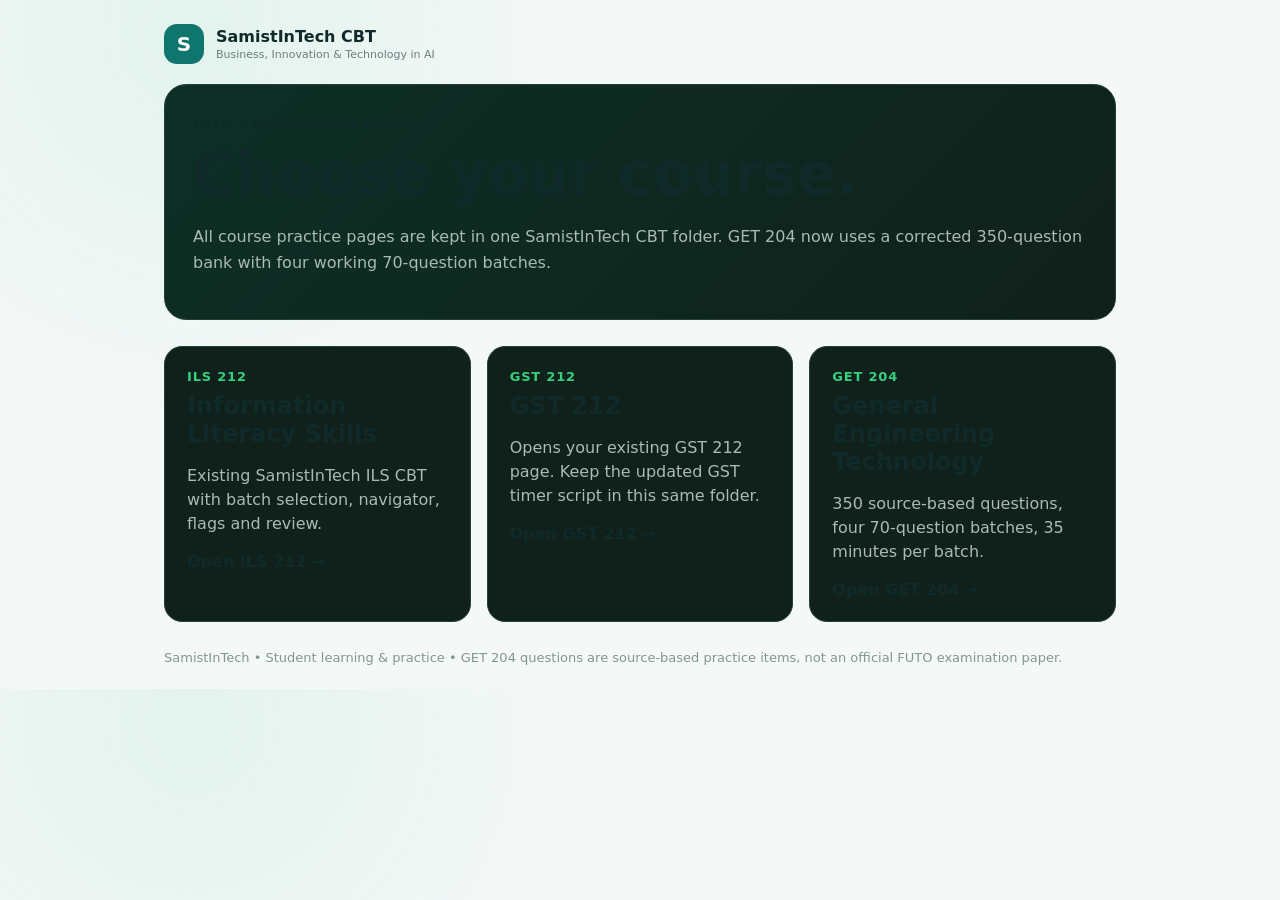
==== index.html @ 2eab34b9 "Added GET204" ====
<!doctype html>
<html lang="en">
<head>
<meta charset="utf-8">
<meta name="viewport" content="width=device-width,initial-scale=1">
<meta name="theme-color" content="#0f766e">
<title>SamistInTech • Multi-Course CBT</title>
<link rel="stylesheet" href="style.css">
<style>
.course-home{max-width:1000px;margin:auto;padding:24px}
.course-hero{margin:20px 0 26px;padding:28px;border-radius:22px;background:linear-gradient(135deg,#0d3026,#10201a);border:1px solid #234137}
.course-hero h1{font-size:clamp(32px,7vw,58px);margin:8px 0}
.course-hero p{color:#a9bbb3;line-height:1.6}
.course-grid{display:grid;grid-template-columns:repeat(3,1fr);gap:16px}
.course-card{display:block;text-decoration:none;color:inherit;background:#10201a;border:1px solid #234137;border-radius:18px;padding:22px;transition:.15s}
.course-card:hover{transform:translateY(-2px);border-color:#35d07f}
.course-card .code{font-size:13px;font-weight:900;color:#35d07f;letter-spacing:.8px}
.course-card h2{margin:8px 0}.course-card p{color:#a9bbb3;line-height:1.5}.course-meta{font-weight:800;margin-top:16px}
.course-card.disabled{opacity:.65}
.home-foot{margin-top:28px;color:#82968e;font-size:13px}
@media(max-width:800px){.course-grid{grid-template-columns:1fr 1fr}}
@media(max-width:520px){.course-grid{grid-template-columns:1fr}.course-home{padding:14px}}
</style>
</head>
<body>
<div class="course-home">
  <div class="brand"><div class="brand-mark">S</div><div><strong>SamistInTech CBT</strong><span>Business, Innovation & Technology in AI</span></div></div>
  <section class="course-hero">
    <span class="eyebrow">FUTO • MULTI-COURSE PRACTICE</span>
    <h1>Choose your course.</h1>
    <p>All course practice pages are kept in one SamistInTech CBT folder. GET 204 now uses a corrected 350-question bank with four working 70-question batches.</p>
  </section>
  <section class="course-grid">
    <a class="course-card" href="ils212.html">
      <div class="code">ILS 212</div><h2>Information Literacy Skills</h2>
      <p>Existing SamistInTech ILS CBT with batch selection, navigator, flags and review.</p>
      <div class="course-meta">Open ILS 212 →</div>
    </a>
    <a class="course-card" href="gst212.html">
      <div class="code">GST 212</div><h2>GST 212</h2>
      <p>Opens your existing GST 212 page. Keep the updated GST timer script in this same folder.</p>
      <div class="course-meta">Open GST 212 →</div>
    </a>
    <a class="course-card" href="get204.html">
      <div class="code">GET 204</div><h2>General Engineering Technology</h2>
      <p>350 source-based questions, four 70-question batches, 35 minutes per batch.</p>
      <div class="course-meta">Open GET 204 →</div>
    </a>
  </section>
  <div class="home-foot">SamistInTech • Student learning & practice • GET 204 questions are source-based practice items, not an official FUTO examination paper.</div>
</div>
</body>
</html>
---- style.css ----
:root{--bg:#f4f8f7;--surface:#fff;--surface2:#edf6f3;--text:#102a2a;--muted:#6b7d7d;--line:#dbe8e5;--primary:#0f766e;--primary2:#115e59;--accent:#f2c94c;--danger:#c2410c;--shadow:0 18px 50px rgba(16,42,42,.08);--radius:20px}*{box-sizing:border-box}body{margin:0;font-family:Inter,system-ui,sans-serif;background:radial-gradient(circle at 15% 5%,#e3f3ee 0,transparent 30%),var(--bg);color:var(--text)}button,input,select{font:inherit}button{cursor:pointer;border:0}.app-shell{min-height:100vh;display:flex;flex-direction:column}.topbar{height:74px;padding:0 clamp(18px,5vw,70px);display:flex;align-items:center;justify-content:space-between;background:rgba(255,255,255,.88);backdrop-filter:blur(14px);border-bottom:1px solid var(--line);position:sticky;top:0;z-index:10}.brand{display:flex;align-items:center;gap:12px}.brand-mark{width:40px;height:40px;border-radius:13px;display:grid;place-items:center;background:var(--primary);color:#fff;font-weight:800;font-size:20px}.brand strong,.brand span{display:block}.brand span{font-size:11px;color:var(--muted);margin-top:2px}.top-actions{display:flex;gap:8px}.icon-btn{width:40px;height:40px;border-radius:12px;background:var(--surface2);color:var(--primary);font-size:18px}.screen{display:none;width:min(1200px,calc(100% - 30px));margin:32px auto 60px}.screen.active{display:block}.hero-card{min-height:310px;border-radius:28px;background:linear-gradient(135deg,#0d5f59,#0f766e);color:#fff;padding:48px;display:flex;justify-content:space-between;overflow:hidden;position:relative;box-shadow:var(--shadow)}.hero-copy{max-width:690px;position:relative;z-index:2}.eyebrow{font-size:11px;letter-spacing:.13em;font-weight:800;opacity:.78}.hero-card h1{font-size:clamp(38px,6vw,64px);line-height:1.03;margin:14px 0}.hero-card h1 em{font-style:normal;color:#c7f1e4}.hero-card p{max-width:600px;line-height:1.7;opacity:.86}.hero-art{width:280px;position:relative}.orb{position:absolute;border:1px solid rgba(255,255,255,.25);border-radius:50%}.orb1{width:250px;height:250px;right:-70px;top:-30px}.orb2{width:150px;height:150px;right:25px;top:45px}.grid-icon{position:absolute;right:80px;top:88px;width:90px;height:90px;border-radius:28px;background:rgba(255,255,255,.13);display:grid;place-items:center;font-size:45px}.setup-grid{display:grid;grid-template-columns:1.35fr .65fr;gap:20px;margin-top:20px}.panel{background:var(--surface);border:1px solid var(--line);border-radius:var(--radius);box-shadow:var(--shadow)}.setup-panel,.guide-panel{padding:28px}.panel-title{display:flex;gap:13px;align-items:flex-start;margin-bottom:24px}.panel-title>span{width:40px;height:40px;border-radius:12px;background:var(--surface2);display:grid;place-items:center}.panel h2{margin:0;font-size:21px}.panel p{color:var(--muted);margin:5px 0 0;font-size:13px}.setup-panel label{display:block;font-size:12px;font-weight:700;color:var(--muted);margin:14px 0}.setup-panel input,.setup-panel select,.panel-heading select{width:100%;padding:14px 15px;margin-top:8px;border:1px solid var(--line);border-radius:12px;background:var(--surface);color:var(--text);outline:none}.setup-panel input:focus,.setup-panel select:focus{border-color:var(--primary)}.two-col{display:grid;grid-template-columns:1fr 1fr;gap:14px}.test-info{display:grid;grid-template-columns:repeat(3,1fr);gap:8px;margin:22px 0}.test-info>div{display:flex;gap:8px;align-items:center;background:var(--surface2);padding:12px;border-radius:14px}.test-info b{font-size:18px}.test-info span{font-size:10px;color:var(--muted);line-height:1.4}.test-info strong{font-size:12px;color:var(--text)}.primary-btn,.secondary-btn,.submit-btn{padding:13px 18px;border-radius:12px;font-weight:800;transition:.18s}.primary-btn{background:var(--primary);color:#fff}.primary-btn:hover{background:var(--primary2);transform:translateY(-1px)}.secondary-btn{background:var(--surface2);color:var(--primary)}.secondary-btn:hover{background:#dcefeb}.submit-btn{background:#183b3a;color:#fff}.full{width:100%;justify-content:center;display:flex;align-items:center;gap:10px}.guide-panel h3{margin-top:0}.guide-panel ol{padding-left:20px;color:var(--muted);font-size:13px;line-height:2}.note{background:#fff8df;border:1px solid #f1df9c;padding:13px;border-radius:12px;font-size:12px;line-height:1.6}.exam-head{padding:18px 22px;display:flex;justify-content:space-between;align-items:center}.exam-head h2{margin:5px 0 0}.exam-meta{display:flex;gap:30px}.exam-meta small,.exam-meta strong{display:block}.exam-meta small{font-size:10px;color:var(--muted)}.exam-meta strong{font-size:13px;margin-top:3px}.timer strong{color:var(--primary);font-variant-numeric:tabular-nums}.progress-wrap{margin:18px 0}.progress-label{display:flex;justify-content:space-between;font-size:11px;color:var(--muted);margin-bottom:7px}.progress{height:7px;background:#dce9e6;border-radius:10px;overflow:hidden}.progress span{display:block;height:100%;width:0;background:var(--primary);transition:.25s}.exam-layout{display:grid;grid-template-columns:1fr 320px;gap:18px}.question-card{padding:30px;min-height:550px}.q-top{display:flex;justify-content:space-between;align-items:center}.q-number{font-size:12px;font-weight:800;color:var(--primary);background:var(--surface2);padding:8px 11px;border-radius:9px}.flag-btn{background:transparent;color:var(--muted);font-weight:700;padding:8px}.flag-btn.active{color:#b45309;background:#fff6df;border-radius:9px}.question-card h1{font-size:clamp(22px,3vw,30px);line-height:1.45;margin:35px 0 26px}.options{display:grid;gap:12px}.option{padding:16px;border:1px solid var(--line);border-radius:14px;background:#fbfdfc;text-align:left;display:flex;gap:12px;align-items:flex-start;transition:.15s}.option:hover{border-color:#9ccbc2;background:var(--surface2)}.option.selected{border:2px solid var(--primary);background:#e9f6f2}.option-letter{min-width:29px;height:29px;border-radius:9px;background:#e7efed;display:grid;place-items:center;font-weight:800;color:var(--primary);font-size:12px}.option.selected .option-letter{background:var(--primary);color:#fff}.nav-row{display:flex;justify-content:space-between;gap:12px;margin-top:32px}.navigator{padding:20px;height:max-content;position:sticky;top:92px}.nav-title{display:flex;justify-content:space-between;align-items:center;margin-bottom:16px}.nav-title h3{margin:0;font-size:15px}.nav-title span{font-size:11px;color:var(--muted)}.question-grid{display:grid;grid-template-columns:repeat(7,1fr);gap:7px;max-height:370px;overflow:auto;padding-right:2px}.q-dot{height:35px;border-radius:9px;background:#f2f6f5;color:var(--muted);font-size:11px;font-weight:800}.q-dot.current{outline:2px solid var(--primary);outline-offset:1px;color:var(--primary)}.q-dot.answered{background:#d9efe9;color:#0f766e}.q-dot.flagged{background:#fff0cf;color:#9a6500}.legend{display:grid;gap:8px;margin:18px 0;font-size:10px;color:var(--muted)}.dot{width:9px;height:9px;border-radius:50%;display:inline-block;background:#d9e2e0;margin-right:5px}.dot.answered{background:#0f766e}.dot.flagged{background:#d69e2e}.result-hero{padding:30px;display:flex;align-items:center;gap:20px}.result-badge{width:65px;height:65px;border-radius:22px;background:#dff3ed;color:var(--primary);display:grid;place-items:center;font-size:30px;font-weight:800}.result-hero h1{margin:5px 0;font-size:30px}.score-ring{margin-left:auto;width:105px;height:105px;border-radius:50%;background:conic-gradient(var(--primary) 0%,#dfeae7 0);display:grid;place-items:center;align-content:center}.score-ring strong{font-size:23px}.score-ring span{font-size:10px;color:var(--muted)}.stats-grid{display:grid;grid-template-columns:repeat(4,1fr);gap:14px;margin:16px 0}.stat{padding:20px}.stat span{font-size:11px;color:var(--muted)}.stat strong{display:block;font-size:28px;margin-top:7px}.result-layout{display:grid;grid-template-columns:1fr 300px;gap:16px}.review-panel,.result-side{padding:22px}.panel-heading{display:flex;justify-content:space-between;align-items:center;gap:15px;margin-bottom:14px}.panel-heading h2{margin:0}.panel-heading select{width:auto;margin:0}.review-item{padding:17px 0;border-top:1px solid var(--line)}.review-item h4{margin:0 0 9px;line-height:1.5}.review-answer{font-size:12px;padding:10px 12px;border-radius:10px;margin-top:7px}.review-answer.correct{background:#e5f5ef;color:#0f766e}.review-answer.wrong{background:#fff0ea;color:#b44318}.review-answer.empty{background:#f3f5f5;color:#6b7d7d}.big-score{text-align:center;padding:25px 0}.big-score span{font-size:38px;font-weight:800;display:block}.big-score small{color:var(--muted)}.performance-bar{height:10px;background:#e1e9e7;border-radius:10px;overflow:hidden}.performance-bar span{display:block;height:100%;width:0;background:var(--primary)}.result-side p{font-size:12px;color:var(--muted);line-height:1.6}footer{margin-top:auto;padding:24px clamp(18px,5vw,70px);border-top:1px solid var(--line);background:#eaf2f0;display:flex;justify-content:space-between;gap:15px;font-size:11px;color:var(--muted)}footer strong{color:var(--text);display:block}footer span{display:block;margin-top:3px}body.dark{--bg:#0c1717;--surface:#132222;--surface2:#1a3030;--text:#e7f2ef;--muted:#9bb0ac;--line:#28403e;--shadow:0 18px 50px rgba(0,0,0,.22)}body.dark .topbar{background:rgba(13,25,25,.9)}body.dark .option{background:#142525}body.dark footer{background:#10201f}@media(max-width:850px){.hero-card{padding:32px;min-height:280px}.hero-art{display:none}.setup-grid,.exam-layout,.result-layout{grid-template-columns:1fr}.navigator{position:static}.stats-grid{grid-template-columns:repeat(2,1fr)}.result-hero{flex-wrap:wrap}.score-ring{margin-left:0}.exam-meta{gap:12px}.question-grid{max-height:none}.screen{margin-top:20px}}@media(max-width:560px){.topbar{height:64px}.brand span{display:none}.hero-card h1{font-size:40px}.hero-card{padding:25px}.setup-panel,.guide-panel,.question-card,.navigator,.review-panel,.result-side{padding:18px}.two-col,.test-info{grid-template-columns:1fr}.exam-head{align-items:flex-start;gap:12px}.exam-meta{flex-direction:column;gap:7px;text-align:right}.question-card h1{margin:25px 0 20px;font-size:21px}footer{flex-direction:column}}
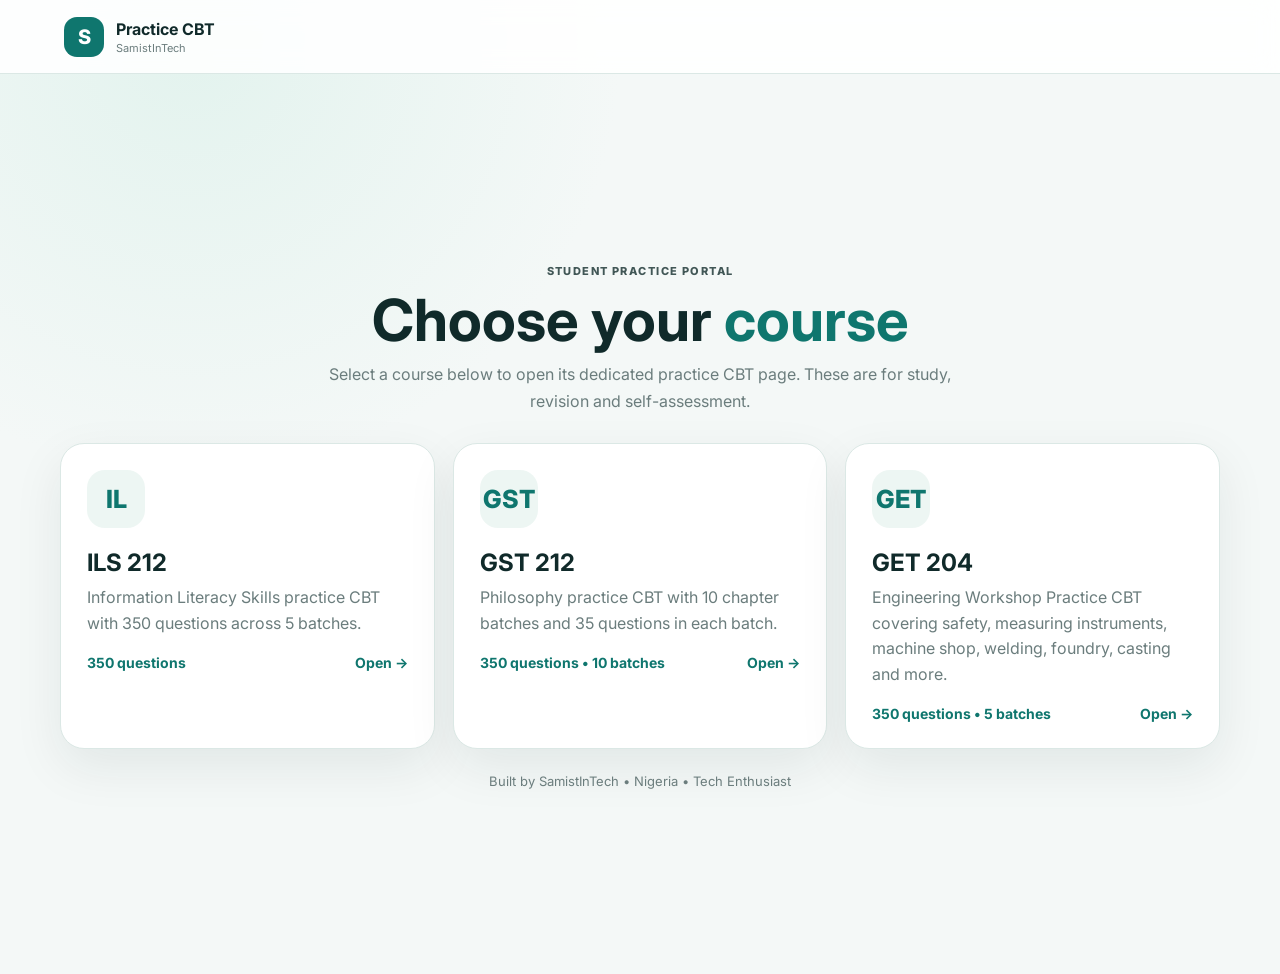
==== commit d7807257: "Updated GET204" ====
--- a/index.html
+++ b/index.html
@@ -1,53 +1,156 @@
 <!doctype html>
 <html lang="en">
 <head>
-<meta charset="utf-8">
-<meta name="viewport" content="width=device-width,initial-scale=1">
-<meta name="theme-color" content="#0f766e">
-<title>SamistInTech • Multi-Course CBT</title>
-<link rel="stylesheet" href="style.css">
-<style>
-.course-home{max-width:1000px;margin:auto;padding:24px}
-.course-hero{margin:20px 0 26px;padding:28px;border-radius:22px;background:linear-gradient(135deg,#0d3026,#10201a);border:1px solid #234137}
-.course-hero h1{font-size:clamp(32px,7vw,58px);margin:8px 0}
-.course-hero p{color:#a9bbb3;line-height:1.6}
-.course-grid{display:grid;grid-template-columns:repeat(3,1fr);gap:16px}
-.course-card{display:block;text-decoration:none;color:inherit;background:#10201a;border:1px solid #234137;border-radius:18px;padding:22px;transition:.15s}
-.course-card:hover{transform:translateY(-2px);border-color:#35d07f}
-.course-card .code{font-size:13px;font-weight:900;color:#35d07f;letter-spacing:.8px}
-.course-card h2{margin:8px 0}.course-card p{color:#a9bbb3;line-height:1.5}.course-meta{font-weight:800;margin-top:16px}
-.course-card.disabled{opacity:.65}
-.home-foot{margin-top:28px;color:#82968e;font-size:13px}
-@media(max-width:800px){.course-grid{grid-template-columns:1fr 1fr}}
-@media(max-width:520px){.course-grid{grid-template-columns:1fr}.course-home{padding:14px}}
-</style>
+  <meta charset="utf-8">
+  <meta name="viewport" content="width=device-width,initial-scale=1">
+  <meta name="theme-color" content="#0f766e">
+  <title>Practice CBT Courses — SamistInTech</title>
+  <link rel="preconnect" href="https://fonts.googleapis.com">
+  <link rel="preconnect" href="https://fonts.gstatic.com" crossorigin>
+  <link href="https://fonts.googleapis.com/css2?family=Inter:wght@400;500;600;700;800&display=swap" rel="stylesheet">
+  <link rel="stylesheet" href="style.css">
+  <style>
+    .course-page {
+      min-height:100svh;
+      display:grid;
+      place-items:center;
+      padding:32px 18px;
+    }
+    .course-wrap {
+      width:min(1160px,100%);
+    }
+    .course-hero {
+      text-align:center;
+      margin-bottom:28px;
+    }
+    .course-hero .eyebrow {
+      display:inline-block;
+      margin-bottom:12px;
+    }
+    .course-hero h1 {
+      margin:0 0 10px;
+      font-size:clamp(32px,6vw,58px);
+      line-height:1.05;
+    }
+    .course-hero h1 em {
+      color:var(--primary);
+      font-style:normal;
+    }
+    .course-hero p {
+      margin:0 auto;
+      max-width:650px;
+      color:var(--muted);
+      line-height:1.7;
+    }
+    .course-grid {
+      display:grid;
+      grid-template-columns:repeat(3,minmax(0,1fr));
+      gap:18px;
+    }
+    .course-card {
+      display:block;
+      text-decoration:none;
+      color:inherit;
+      background:var(--surface);
+      border:1px solid var(--line);
+      border-radius:24px;
+      padding:26px;
+      box-shadow:var(--shadow);
+      transition:transform .25s ease,box-shadow .25s ease,border-color .25s ease;
+    }
+    .course-card:hover {
+      transform:translateY(-5px);
+      box-shadow:0 22px 55px rgba(16,42,42,.13);
+      border-color:var(--primary);
+    }
+    .course-icon {
+      width:58px;
+      height:58px;
+      display:grid;
+      place-items:center;
+      border-radius:18px;
+      background:var(--surface2);
+      color:var(--primary);
+      font-size:25px;
+      font-weight:800;
+      margin-bottom:20px;
+    }
+    .course-card h2 {
+      margin:0 0 8px;
+      font-size:24px;
+    }
+    .course-card p {
+      color:var(--muted);
+      line-height:1.6;
+      margin:0 0 18px;
+    }
+    .course-meta {
+      display:flex;
+      justify-content:space-between;
+      gap:10px;
+      color:var(--primary);
+      font-weight:700;
+      font-size:14px;
+    }
+    .course-footer {
+      text-align:center;
+      margin-top:24px;
+      color:var(--muted);
+      font-size:13px;
+    }
+    @media(max-width:900px) {
+      .course-grid {
+        grid-template-columns:repeat(2,minmax(0,1fr));
+      }
+    }
+    @media(max-width:640px) {
+      .course-grid {
+        grid-template-columns:1fr;
+      }
+    }
+  </style>
 </head>
 <body>
-<div class="course-home">
-  <div class="brand"><div class="brand-mark">S</div><div><strong>SamistInTech CBT</strong><span>Business, Innovation & Technology in AI</span></div></div>
-  <section class="course-hero">
-    <span class="eyebrow">FUTO • MULTI-COURSE PRACTICE</span>
-    <h1>Choose your course.</h1>
-    <p>All course practice pages are kept in one SamistInTech CBT folder. GET 204 now uses a corrected 350-question bank with four working 70-question batches.</p>
-  </section>
-  <section class="course-grid">
-    <a class="course-card" href="ils212.html">
-      <div class="code">ILS 212</div><h2>Information Literacy Skills</h2>
-      <p>Existing SamistInTech ILS CBT with batch selection, navigator, flags and review.</p>
-      <div class="course-meta">Open ILS 212 →</div>
-    </a>
-    <a class="course-card" href="gst212.html">
-      <div class="code">GST 212</div><h2>GST 212</h2>
-      <p>Opens your existing GST 212 page. Keep the updated GST timer script in this same folder.</p>
-      <div class="course-meta">Open GST 212 →</div>
-    </a>
-    <a class="course-card" href="get204.html">
-      <div class="code">GET 204</div><h2>General Engineering Technology</h2>
-      <p>350 source-based questions, four 70-question batches, 35 minutes per batch.</p>
-      <div class="course-meta">Open GET 204 →</div>
-    </a>
-  </section>
-  <div class="home-foot">SamistInTech • Student learning & practice • GET 204 questions are source-based practice items, not an official FUTO examination paper.</div>
-</div>
+  <div class="app-shell">
+    <header class="topbar">
+      <div class="brand">
+        <div class="brand-mark">S</div>
+        <div>
+          <strong>Practice CBT</strong>
+          <span>SamistInTech</span>
+        </div>
+      </div>
+    </header>
+    <main class="course-page">
+      <div class="course-wrap">
+        <div class="course-hero">
+          <span class="eyebrow">STUDENT PRACTICE PORTAL</span>
+          <h1>Choose your <em>course</em></h1>
+          <p>Select a course below to open its dedicated practice CBT page. These are for study, revision and self-assessment.</p>
+        </div>
+        <div class="course-grid">
+          <a class="course-card" href="ils212.html">
+            <div class="course-icon">IL</div>
+            <h2>ILS 212</h2>
+            <p>Information Literacy Skills practice CBT with 350 questions across 5 batches.</p>
+            <div class="course-meta"><span>350 questions</span><span>Open →</span></div>
+          </a>
+          <a class="course-card" href="gst212.html">
+            <div class="course-icon">GST</div>
+            <h2>GST 212</h2>
+            <p>Philosophy practice CBT with 10 chapter batches and 35 questions in each batch.</p>
+            <div class="course-meta"><span>350 questions • 10 batches</span><span>Open →</span></div>
+          </a>
+          <a class="course-card" href="get204.html">
+            <div class="course-icon">GET</div>
+            <h2>GET 204</h2>
+            <p>Engineering Workshop Practice CBT covering safety, measuring instruments, machine shop, welding, foundry, casting and more.</p>
+            <div class="course-meta"><span>350 questions • 5 batches</span><span>Open →</span></div>
+          </a>
+        </div>
+        <div class="course-footer">Built by SamistInTech • Nigeria • Tech Enthusiast</div>
+      </div>
+    </main>
+  </div>
 </body>
-</html>+</html>
--- a/style.css
+++ b/style.css
@@ -1 +1,1243 @@
-:root{--bg:#f4f8f7;--surface:#fff;--surface2:#edf6f3;--text:#102a2a;--muted:#6b7d7d;--line:#dbe8e5;--primary:#0f766e;--primary2:#115e59;--accent:#f2c94c;--danger:#c2410c;--shadow:0 18px 50px rgba(16,42,42,.08);--radius:20px}*{box-sizing:border-box}body{margin:0;font-family:Inter,system-ui,sans-serif;background:radial-gradient(circle at 15% 5%,#e3f3ee 0,transparent 30%),var(--bg);color:var(--text)}button,input,select{font:inherit}button{cursor:pointer;border:0}.app-shell{min-height:100vh;display:flex;flex-direction:column}.topbar{height:74px;padding:0 clamp(18px,5vw,70px);display:flex;align-items:center;justify-content:space-between;background:rgba(255,255,255,.88);backdrop-filter:blur(14px);border-bottom:1px solid var(--line);position:sticky;top:0;z-index:10}.brand{display:flex;align-items:center;gap:12px}.brand-mark{width:40px;height:40px;border-radius:13px;display:grid;place-items:center;background:var(--primary);color:#fff;font-weight:800;font-size:20px}.brand strong,.brand span{display:block}.brand span{font-size:11px;color:var(--muted);margin-top:2px}.top-actions{display:flex;gap:8px}.icon-btn{width:40px;height:40px;border-radius:12px;background:var(--surface2);color:var(--primary);font-size:18px}.screen{display:none;width:min(1200px,calc(100% - 30px));margin:32px auto 60px}.screen.active{display:block}.hero-card{min-height:310px;border-radius:28px;background:linear-gradient(135deg,#0d5f59,#0f766e);color:#fff;padding:48px;display:flex;justify-content:space-between;overflow:hidden;position:relative;box-shadow:var(--shadow)}.hero-copy{max-width:690px;position:relative;z-index:2}.eyebrow{font-size:11px;letter-spacing:.13em;font-weight:800;opacity:.78}.hero-card h1{font-size:clamp(38px,6vw,64px);line-height:1.03;margin:14px 0}.hero-card h1 em{font-style:normal;color:#c7f1e4}.hero-card p{max-width:600px;line-height:1.7;opacity:.86}.hero-art{width:280px;position:relative}.orb{position:absolute;border:1px solid rgba(255,255,255,.25);border-radius:50%}.orb1{width:250px;height:250px;right:-70px;top:-30px}.orb2{width:150px;height:150px;right:25px;top:45px}.grid-icon{position:absolute;right:80px;top:88px;width:90px;height:90px;border-radius:28px;background:rgba(255,255,255,.13);display:grid;place-items:center;font-size:45px}.setup-grid{display:grid;grid-template-columns:1.35fr .65fr;gap:20px;margin-top:20px}.panel{background:var(--surface);border:1px solid var(--line);border-radius:var(--radius);box-shadow:var(--shadow)}.setup-panel,.guide-panel{padding:28px}.panel-title{display:flex;gap:13px;align-items:flex-start;margin-bottom:24px}.panel-title>span{width:40px;height:40px;border-radius:12px;background:var(--surface2);display:grid;place-items:center}.panel h2{margin:0;font-size:21px}.panel p{color:var(--muted);margin:5px 0 0;font-size:13px}.setup-panel label{display:block;font-size:12px;font-weight:700;color:var(--muted);margin:14px 0}.setup-panel input,.setup-panel select,.panel-heading select{width:100%;padding:14px 15px;margin-top:8px;border:1px solid var(--line);border-radius:12px;background:var(--surface);color:var(--text);outline:none}.setup-panel input:focus,.setup-panel select:focus{border-color:var(--primary)}.two-col{display:grid;grid-template-columns:1fr 1fr;gap:14px}.test-info{display:grid;grid-template-columns:repeat(3,1fr);gap:8px;margin:22px 0}.test-info>div{display:flex;gap:8px;align-items:center;background:var(--surface2);padding:12px;border-radius:14px}.test-info b{font-size:18px}.test-info span{font-size:10px;color:var(--muted);line-height:1.4}.test-info strong{font-size:12px;color:var(--text)}.primary-btn,.secondary-btn,.submit-btn{padding:13px 18px;border-radius:12px;font-weight:800;transition:.18s}.primary-btn{background:var(--primary);color:#fff}.primary-btn:hover{background:var(--primary2);transform:translateY(-1px)}.secondary-btn{background:var(--surface2);color:var(--primary)}.secondary-btn:hover{background:#dcefeb}.submit-btn{background:#183b3a;color:#fff}.full{width:100%;justify-content:center;display:flex;align-items:center;gap:10px}.guide-panel h3{margin-top:0}.guide-panel ol{padding-left:20px;color:var(--muted);font-size:13px;line-height:2}.note{background:#fff8df;border:1px solid #f1df9c;padding:13px;border-radius:12px;font-size:12px;line-height:1.6}.exam-head{padding:18px 22px;display:flex;justify-content:space-between;align-items:center}.exam-head h2{margin:5px 0 0}.exam-meta{display:flex;gap:30px}.exam-meta small,.exam-meta strong{display:block}.exam-meta small{font-size:10px;color:var(--muted)}.exam-meta strong{font-size:13px;margin-top:3px}.timer strong{color:var(--primary);font-variant-numeric:tabular-nums}.progress-wrap{margin:18px 0}.progress-label{display:flex;justify-content:space-between;font-size:11px;color:var(--muted);margin-bottom:7px}.progress{height:7px;background:#dce9e6;border-radius:10px;overflow:hidden}.progress span{display:block;height:100%;width:0;background:var(--primary);transition:.25s}.exam-layout{display:grid;grid-template-columns:1fr 320px;gap:18px}.question-card{padding:30px;min-height:550px}.q-top{display:flex;justify-content:space-between;align-items:center}.q-number{font-size:12px;font-weight:800;color:var(--primary);background:var(--surface2);padding:8px 11px;border-radius:9px}.flag-btn{background:transparent;color:var(--muted);font-weight:700;padding:8px}.flag-btn.active{color:#b45309;background:#fff6df;border-radius:9px}.question-card h1{font-size:clamp(22px,3vw,30px);line-height:1.45;margin:35px 0 26px}.options{display:grid;gap:12px}.option{padding:16px;border:1px solid var(--line);border-radius:14px;background:#fbfdfc;text-align:left;display:flex;gap:12px;align-items:flex-start;transition:.15s}.option:hover{border-color:#9ccbc2;background:var(--surface2)}.option.selected{border:2px solid var(--primary);background:#e9f6f2}.option-letter{min-width:29px;height:29px;border-radius:9px;background:#e7efed;display:grid;place-items:center;font-weight:800;color:var(--primary);font-size:12px}.option.selected .option-letter{background:var(--primary);color:#fff}.nav-row{display:flex;justify-content:space-between;gap:12px;margin-top:32px}.navigator{padding:20px;height:max-content;position:sticky;top:92px}.nav-title{display:flex;justify-content:space-between;align-items:center;margin-bottom:16px}.nav-title h3{margin:0;font-size:15px}.nav-title span{font-size:11px;color:var(--muted)}.question-grid{display:grid;grid-template-columns:repeat(7,1fr);gap:7px;max-height:370px;overflow:auto;padding-right:2px}.q-dot{height:35px;border-radius:9px;background:#f2f6f5;color:var(--muted);font-size:11px;font-weight:800}.q-dot.current{outline:2px solid var(--primary);outline-offset:1px;color:var(--primary)}.q-dot.answered{background:#d9efe9;color:#0f766e}.q-dot.flagged{background:#fff0cf;color:#9a6500}.legend{display:grid;gap:8px;margin:18px 0;font-size:10px;color:var(--muted)}.dot{width:9px;height:9px;border-radius:50%;display:inline-block;background:#d9e2e0;margin-right:5px}.dot.answered{background:#0f766e}.dot.flagged{background:#d69e2e}.result-hero{padding:30px;display:flex;align-items:center;gap:20px}.result-badge{width:65px;height:65px;border-radius:22px;background:#dff3ed;color:var(--primary);display:grid;place-items:center;font-size:30px;font-weight:800}.result-hero h1{margin:5px 0;font-size:30px}.score-ring{margin-left:auto;width:105px;height:105px;border-radius:50%;background:conic-gradient(var(--primary) 0%,#dfeae7 0);display:grid;place-items:center;align-content:center}.score-ring strong{font-size:23px}.score-ring span{font-size:10px;color:var(--muted)}.stats-grid{display:grid;grid-template-columns:repeat(4,1fr);gap:14px;margin:16px 0}.stat{padding:20px}.stat span{font-size:11px;color:var(--muted)}.stat strong{display:block;font-size:28px;margin-top:7px}.result-layout{display:grid;grid-template-columns:1fr 300px;gap:16px}.review-panel,.result-side{padding:22px}.panel-heading{display:flex;justify-content:space-between;align-items:center;gap:15px;margin-bottom:14px}.panel-heading h2{margin:0}.panel-heading select{width:auto;margin:0}.review-item{padding:17px 0;border-top:1px solid var(--line)}.review-item h4{margin:0 0 9px;line-height:1.5}.review-answer{font-size:12px;padding:10px 12px;border-radius:10px;margin-top:7px}.review-answer.correct{background:#e5f5ef;color:#0f766e}.review-answer.wrong{background:#fff0ea;color:#b44318}.review-answer.empty{background:#f3f5f5;color:#6b7d7d}.big-score{text-align:center;padding:25px 0}.big-score span{font-size:38px;font-weight:800;display:block}.big-score small{color:var(--muted)}.performance-bar{height:10px;background:#e1e9e7;border-radius:10px;overflow:hidden}.performance-bar span{display:block;height:100%;width:0;background:var(--primary)}.result-side p{font-size:12px;color:var(--muted);line-height:1.6}footer{margin-top:auto;padding:24px clamp(18px,5vw,70px);border-top:1px solid var(--line);background:#eaf2f0;display:flex;justify-content:space-between;gap:15px;font-size:11px;color:var(--muted)}footer strong{color:var(--text);display:block}footer span{display:block;margin-top:3px}body.dark{--bg:#0c1717;--surface:#132222;--surface2:#1a3030;--text:#e7f2ef;--muted:#9bb0ac;--line:#28403e;--shadow:0 18px 50px rgba(0,0,0,.22)}body.dark .topbar{background:rgba(13,25,25,.9)}body.dark .option{background:#142525}body.dark footer{background:#10201f}@media(max-width:850px){.hero-card{padding:32px;min-height:280px}.hero-art{display:none}.setup-grid,.exam-layout,.result-layout{grid-template-columns:1fr}.navigator{position:static}.stats-grid{grid-template-columns:repeat(2,1fr)}.result-hero{flex-wrap:wrap}.score-ring{margin-left:0}.exam-meta{gap:12px}.question-grid{max-height:none}.screen{margin-top:20px}}@media(max-width:560px){.topbar{height:64px}.brand span{display:none}.hero-card h1{font-size:40px}.hero-card{padding:25px}.setup-panel,.guide-panel,.question-card,.navigator,.review-panel,.result-side{padding:18px}.two-col,.test-info{grid-template-columns:1fr}.exam-head{align-items:flex-start;gap:12px}.exam-meta{flex-direction:column;gap:7px;text-align:right}.question-card h1{margin:25px 0 20px;font-size:21px}footer{flex-direction:column}}
+:root {
+  --bg:#f4f8f7;
+  --surface:#fff;
+  --surface2:#edf6f3;
+  --text:#102a2a;
+  --muted:#6b7d7d;
+  --line:#dbe8e5;
+  --primary:#0f766e;
+  --primary2:#115e59;
+  --accent:#f2c94c;
+  --danger:#c2410c;
+  --shadow:0 18px 50px rgba(16,42,42,.08);
+  --radius:20px
+}
+* {
+  box-sizing:border-box
+}
+body {
+  margin:0;
+  font-family:Inter,system-ui,sans-serif;
+  background:radial-gradient(circle at 15% 5%,#e3f3ee 0,transparent 30%),var(--bg);
+  color:var(--text)
+}
+button,input,select {
+  font:inherit
+}
+button {
+  cursor:pointer;
+  border:0
+}
+.app-shell {
+  min-height:100vh;
+  display:flex;
+  flex-direction:column
+}
+.topbar {
+  height:74px;
+  padding:0 clamp(18px,5vw,70px);
+  display:flex;
+  align-items:center;
+  justify-content:space-between;
+  background:rgba(255,255,255,.88);
+  backdrop-filter:blur(14px);
+  border-bottom:1px solid var(--line);
+  position:sticky;
+  top:0;
+  z-index:10
+}
+.brand {
+  display:flex;
+  align-items:center;
+  gap:12px
+}
+.brand-mark {
+  width:40px;
+  height:40px;
+  border-radius:13px;
+  display:grid;
+  place-items:center;
+  background:var(--primary);
+  color:#fff;
+  font-weight:800;
+  font-size:20px
+}
+.brand strong,.brand span {
+  display:block
+}
+.brand span {
+  font-size:11px;
+  color:var(--muted);
+  margin-top:2px
+}
+.top-actions {
+  display:flex;
+  gap:8px
+}
+.icon-btn {
+  width:40px;
+  height:40px;
+  border-radius:12px;
+  background:var(--surface2);
+  color:var(--primary);
+  font-size:18px
+}
+.screen {
+  display:none;
+  width:min(1200px,calc(100% - 30px));
+  margin:32px auto 60px
+}
+.screen.active {
+  display:block
+}
+.hero-card {
+  min-height:310px;
+  border-radius:28px;
+  background:linear-gradient(135deg,#0d5f59,#0f766e);
+  color:#fff;
+  padding:48px;
+  display:flex;
+  justify-content:space-between;
+  overflow:hidden;
+  position:relative;
+  box-shadow:var(--shadow)
+}
+.hero-copy {
+  max-width:690px;
+  position:relative;
+  z-index:2
+}
+.eyebrow {
+  font-size:11px;
+  letter-spacing:.13em;
+  font-weight:800;
+  opacity:.78
+}
+.hero-card h1 {
+  font-size:clamp(38px,6vw,64px);
+  line-height:1.03;
+  margin:14px 0
+}
+.hero-card h1 em {
+  font-style:normal;
+  color:#c7f1e4
+}
+.hero-card p {
+  max-width:600px;
+  line-height:1.7;
+  opacity:.86
+}
+.hero-art {
+  width:280px;
+  position:relative
+}
+.orb {
+  position:absolute;
+  border:1px solid rgba(255,255,255,.25);
+  border-radius:50%
+}
+.orb1 {
+  width:250px;
+  height:250px;
+  right:-70px;
+  top:-30px
+}
+.orb2 {
+  width:150px;
+  height:150px;
+  right:25px;
+  top:45px
+}
+.grid-icon {
+  position:absolute;
+  right:80px;
+  top:88px;
+  width:90px;
+  height:90px;
+  border-radius:28px;
+  background:rgba(255,255,255,.13);
+  display:grid;
+  place-items:center;
+  font-size:45px
+}
+.setup-grid {
+  display:grid;
+  grid-template-columns:1.35fr .65fr;
+  gap:20px;
+  margin-top:20px
+}
+.panel {
+  background:var(--surface);
+  border:1px solid var(--line);
+  border-radius:var(--radius);
+  box-shadow:var(--shadow)
+}
+.setup-panel,.guide-panel {
+  padding:28px
+}
+.panel-title {
+  display:flex;
+  gap:13px;
+  align-items:flex-start;
+  margin-bottom:24px
+}
+.panel-title>span {
+  width:40px;
+  height:40px;
+  border-radius:12px;
+  background:var(--surface2);
+  display:grid;
+  place-items:center
+}
+.panel h2 {
+  margin:0;
+  font-size:21px
+}
+.panel p {
+  color:var(--muted);
+  margin:5px 0 0;
+  font-size:13px
+}
+.setup-panel label {
+  display:block;
+  font-size:12px;
+  font-weight:700;
+  color:var(--muted);
+  margin:14px 0
+}
+.setup-panel input,.setup-panel select,.panel-heading select {
+  width:100%;
+  padding:14px 15px;
+  margin-top:8px;
+  border:1px solid var(--line);
+  border-radius:12px;
+  background:var(--surface);
+  color:var(--text);
+  outline:none
+}
+.setup-panel input:focus,.setup-panel select:focus {
+  border-color:var(--primary)
+}
+.two-col {
+  display:grid;
+  grid-template-columns:1fr 1fr;
+  gap:14px
+}
+.test-info {
+  display:grid;
+  grid-template-columns:repeat(3,1fr);
+  gap:8px;
+  margin:22px 0
+}
+.test-info>div {
+  display:flex;
+  gap:8px;
+  align-items:center;
+  background:var(--surface2);
+  padding:12px;
+  border-radius:14px
+}
+.test-info b {
+  font-size:18px
+}
+.test-info span {
+  font-size:10px;
+  color:var(--muted);
+  line-height:1.4
+}
+.test-info strong {
+  font-size:12px;
+  color:var(--text)
+}
+.primary-btn,.secondary-btn,.submit-btn {
+  padding:13px 18px;
+  border-radius:12px;
+  font-weight:800;
+  transition:.18s
+}
+.primary-btn {
+  background:var(--primary);
+  color:#fff
+}
+.primary-btn:hover {
+  background:var(--primary2);
+  transform:translateY(-1px)
+}
+.secondary-btn {
+  background:var(--surface2);
+  color:var(--primary)
+}
+.secondary-btn:hover {
+  background:#dcefeb
+}
+.submit-btn {
+  background:#183b3a;
+  color:#fff
+}
+.full {
+  width:100%;
+  justify-content:center;
+  display:flex;
+  align-items:center;
+  gap:10px
+}
+.guide-panel h3 {
+  margin-top:0
+}
+.guide-panel ol {
+  padding-left:20px;
+  color:var(--muted);
+  font-size:13px;
+  line-height:2
+}
+.note {
+  background:#fff8df;
+  border:1px solid #f1df9c;
+  padding:13px;
+  border-radius:12px;
+  font-size:12px;
+  line-height:1.6
+}
+.exam-head {
+  padding:18px 22px;
+  display:flex;
+  justify-content:space-between;
+  align-items:center
+}
+.exam-head h2 {
+  margin:5px 0 0
+}
+.exam-meta {
+  display:flex;
+  gap:30px
+}
+.exam-meta small,.exam-meta strong {
+  display:block
+}
+.exam-meta small {
+  font-size:10px;
+  color:var(--muted)
+}
+.exam-meta strong {
+  font-size:13px;
+  margin-top:3px
+}
+.timer strong {
+  color:var(--primary);
+  font-variant-numeric:tabular-nums
+}
+.progress-wrap {
+  margin:18px 0
+}
+.progress-label {
+  display:flex;
+  justify-content:space-between;
+  font-size:11px;
+  color:var(--muted);
+  margin-bottom:7px
+}
+.progress {
+  height:7px;
+  background:#dce9e6;
+  border-radius:10px;
+  overflow:hidden
+}
+.progress span {
+  display:block;
+  height:100%;
+  width:0;
+  background:var(--primary);
+  transition:.25s
+}
+.exam-layout {
+  display:grid;
+  grid-template-columns:1fr 320px;
+  gap:18px
+}
+.question-card {
+  padding:30px;
+  min-height:550px
+}
+.q-top {
+  display:flex;
+  justify-content:space-between;
+  align-items:center
+}
+.q-number {
+  font-size:12px;
+  font-weight:800;
+  color:var(--primary);
+  background:var(--surface2);
+  padding:8px 11px;
+  border-radius:9px
+}
+.flag-btn {
+  background:transparent;
+  color:var(--muted);
+  font-weight:700;
+  padding:8px
+}
+.flag-btn.active {
+  color:#b45309;
+  background:#fff6df;
+  border-radius:9px
+}
+.question-card h1 {
+  font-size:clamp(22px,3vw,30px);
+  line-height:1.45;
+  margin:35px 0 26px
+}
+.options {
+  display:grid;
+  gap:12px
+}
+.option {
+  padding:16px;
+  border:1px solid var(--line);
+  border-radius:14px;
+  background:#fbfdfc;
+  text-align:left;
+  display:flex;
+  gap:12px;
+  align-items:flex-start;
+  transition:.15s
+}
+.option:hover {
+  border-color:#9ccbc2;
+  background:var(--surface2)
+}
+.option.selected {
+  border:2px solid var(--primary);
+  background:#e9f6f2
+}
+.option-letter {
+  min-width:29px;
+  height:29px;
+  border-radius:9px;
+  background:#e7efed;
+  display:grid;
+  place-items:center;
+  font-weight:800;
+  color:var(--primary);
+  font-size:12px
+}
+.option.selected .option-letter {
+  background:var(--primary);
+  color:#fff
+}
+.nav-row {
+  display:flex;
+  justify-content:space-between;
+  gap:12px;
+  margin-top:32px
+}
+.navigator {
+  padding:20px;
+  height:max-content;
+  position:sticky;
+  top:92px
+}
+.nav-title {
+  display:flex;
+  justify-content:space-between;
+  align-items:center;
+  margin-bottom:16px
+}
+.nav-title h3 {
+  margin:0;
+  font-size:15px
+}
+.nav-title span {
+  font-size:11px;
+  color:var(--muted)
+}
+.question-grid {
+  display:grid;
+  grid-template-columns:repeat(7,1fr);
+  gap:7px;
+  max-height:370px;
+  overflow:auto;
+  padding-right:2px
+}
+.q-dot {
+  height:35px;
+  border-radius:9px;
+  background:#f2f6f5;
+  color:var(--muted);
+  font-size:11px;
+  font-weight:800
+}
+.q-dot.current {
+  outline:2px solid var(--primary);
+  outline-offset:1px;
+  color:var(--primary)
+}
+.q-dot.answered {
+  background:#d9efe9;
+  color:#0f766e
+}
+.q-dot.flagged {
+  background:#fff0cf;
+  color:#9a6500
+}
+.legend {
+  display:grid;
+  gap:8px;
+  margin:18px 0;
+  font-size:10px;
+  color:var(--muted)
+}
+.dot {
+  width:9px;
+  height:9px;
+  border-radius:50%;
+  display:inline-block;
+  background:#d9e2e0;
+  margin-right:5px
+}
+.dot.answered {
+  background:#0f766e
+}
+.dot.flagged {
+  background:#d69e2e
+}
+.result-hero {
+  padding:30px;
+  display:flex;
+  align-items:center;
+  gap:20px
+}
+.result-badge {
+  width:65px;
+  height:65px;
+  border-radius:22px;
+  background:#dff3ed;
+  color:var(--primary);
+  display:grid;
+  place-items:center;
+  font-size:30px;
+  font-weight:800
+}
+.result-hero h1 {
+  margin:5px 0;
+  font-size:30px
+}
+.score-ring {
+  margin-left:auto;
+  width:105px;
+  height:105px;
+  border-radius:50%;
+  background:conic-gradient(var(--primary) 0%,#dfeae7 0);
+  display:grid;
+  place-items:center;
+  align-content:center
+}
+.score-ring strong {
+  font-size:23px
+}
+.score-ring span {
+  font-size:10px;
+  color:var(--muted)
+}
+.stats-grid {
+  display:grid;
+  grid-template-columns:repeat(4,1fr);
+  gap:14px;
+  margin:16px 0
+}
+.stat {
+  padding:20px
+}
+.stat span {
+  font-size:11px;
+  color:var(--muted)
+}
+.stat strong {
+  display:block;
+  font-size:28px;
+  margin-top:7px
+}
+.result-layout {
+  display:grid;
+  grid-template-columns:1fr 300px;
+  gap:16px
+}
+.review-panel,.result-side {
+  padding:22px
+}
+.panel-heading {
+  display:flex;
+  justify-content:space-between;
+  align-items:center;
+  gap:15px;
+  margin-bottom:14px
+}
+.panel-heading h2 {
+  margin:0
+}
+.panel-heading select {
+  width:auto;
+  margin:0
+}
+.review-item {
+  padding:17px 0;
+  border-top:1px solid var(--line)
+}
+.review-item h4 {
+  margin:0 0 9px;
+  line-height:1.5
+}
+.review-answer {
+  font-size:12px;
+  padding:10px 12px;
+  border-radius:10px;
+  margin-top:7px
+}
+.review-answer.correct {
+  background:#e5f5ef;
+  color:#0f766e
+}
+.review-answer.wrong {
+  background:#fff0ea;
+  color:#b44318
+}
+.review-answer.empty {
+  background:#f3f5f5;
+  color:#6b7d7d
+}
+.big-score {
+  text-align:center;
+  padding:25px 0
+}
+.big-score span {
+  font-size:38px;
+  font-weight:800;
+  display:block
+}
+.big-score small {
+  color:var(--muted)
+}
+.performance-bar {
+  height:10px;
+  background:#e1e9e7;
+  border-radius:10px;
+  overflow:hidden
+}
+.performance-bar span {
+  display:block;
+  height:100%;
+  width:0;
+  background:var(--primary)
+}
+.result-side p {
+  font-size:12px;
+  color:var(--muted);
+  line-height:1.6
+}
+footer {
+  margin-top:auto;
+  padding:24px clamp(18px,5vw,70px);
+  border-top:1px solid var(--line);
+  background:#eaf2f0;
+  display:flex;
+  justify-content:space-between;
+  gap:15px;
+  font-size:11px;
+  color:var(--muted)
+}
+footer strong {
+  color:var(--text);
+  display:block
+}
+footer span {
+  display:block;
+  margin-top:3px
+}
+body.dark {
+  --bg:#0c1717;
+  --surface:#132222;
+  --surface2:#1a3030;
+  --text:#e7f2ef;
+  --muted:#9bb0ac;
+  --line:#28403e;
+  --shadow:0 18px 50px rgba(0,0,0,.22)
+}
+body.dark .topbar {
+  background:rgba(13,25,25,.9)
+}
+body.dark .option {
+  background:#142525
+}
+body.dark footer {
+  background:#10201f
+}
+@media(max-width:850px) {
+  .hero-card {
+    padding:32px;
+    min-height:280px
+  }
+  .hero-art {
+    display:none
+  }
+  .setup-grid,.exam-layout,.result-layout {
+    grid-template-columns:1fr
+  }
+  .navigator {
+    position:static
+  }
+  .stats-grid {
+    grid-template-columns:repeat(2,1fr)
+  }
+  .result-hero {
+    flex-wrap:wrap
+  }
+  .score-ring {
+    margin-left:0
+  }
+  .exam-meta {
+    gap:12px
+  }
+  .question-grid {
+    max-height:none
+  }
+  .screen {
+    margin-top:20px
+  }
+}
+@media(max-width:560px) {
+  .topbar {
+    height:64px
+  }
+  .brand span {
+    display:none
+  }
+  .hero-card h1 {
+    font-size:40px
+  }
+  .hero-card {
+    padding:25px
+  }
+  .setup-panel,.guide-panel,.question-card,.navigator,.review-panel,.result-side {
+    padding:18px
+  }
+  .two-col,.test-info {
+    grid-template-columns:1fr
+  }
+  .exam-head {
+    align-items:flex-start;
+    gap:12px
+  }
+  .exam-meta {
+    flex-direction:column;
+    gap:7px;
+    text-align:right
+  }
+  .question-card h1 {
+    margin:25px 0 20px;
+    font-size:21px
+  }
+  footer {
+    flex-direction:column
+  }
+}
+/* ===== Smooth practice-CBT loading screen & transitions ===== */
+.loading-screen {
+  position:fixed;
+  inset:0;
+  z-index:9999;
+  display:grid;
+  place-items:center;
+  padding:22px;
+  background:rgba(244,248,247,.97);
+  backdrop-filter:blur(16px);
+  opacity:1;
+  visibility:visible;
+  transition:opacity .7s cubic-bezier(.22,1,.36,1),visibility .7s ease
+}
+.loading-screen.hide {
+  opacity:0;
+  visibility:hidden;
+  pointer-events:none
+}
+.loading-card {
+  width:min(620px,100%);
+  padding:34px 30px;
+  text-align:center;
+  background:var(--surface);
+  border:1px solid var(--line);
+  border-radius:26px;
+  box-shadow:0 25px 80px rgba(16,42,42,.15);
+  transform:translateY(0) scale(1);
+  animation:loadingCardIn .7s cubic-bezier(.22,1,.36,1)
+}
+.loading-logo {
+  width:58px;
+  height:58px;
+  margin:0 auto 16px;
+  border-radius:18px;
+  display:grid;
+  place-items:center;
+  background:var(--primary);
+  color:#fff;
+  font-weight:800;
+  font-size:26px;
+  box-shadow:0 10px 25px rgba(15,118,110,.22)
+}
+.loading-spinner {
+  width:38px;
+  height:38px;
+  margin:0 auto 18px;
+  border:4px solid var(--line);
+  border-top-color:var(--primary);
+  border-radius:50%;
+  animation:loadingSpin .9s linear infinite
+}
+.loading-eyebrow {
+  font-size:11px;
+  font-weight:800;
+  letter-spacing:.12em;
+  color:var(--primary);
+  margin-bottom:18px
+}
+.loading-message {
+  min-height:86px;
+  max-width:530px;
+  margin:0 auto;
+  font-size:16px;
+  line-height:1.7;
+  color:var(--text);
+  font-weight:600
+}
+.loading-message::after {
+  content:'|';
+  margin-left:2px;
+  color:var(--primary);
+  animation:cursorBlink .7s steps(1) infinite
+}
+.typing-line {
+  display:flex;
+  justify-content:center;
+  gap:5px;
+  margin:12px 0 18px
+}
+.typing-line span {
+  width:6px;
+  height:6px;
+  border-radius:50%;
+  background:var(--primary);
+  opacity:.3;
+  animation:typingDot 1s ease-in-out infinite
+}
+.typing-line span:nth-child(2) {
+  animation-delay:.15s
+}
+.typing-line span:nth-child(3) {
+  animation-delay:.3s
+}
+.loading-progress {
+  height:7px;
+  border-radius:999px;
+  overflow:hidden;
+  background:var(--line);
+  margin-top:8px
+}
+.loading-progress span {
+  display:block;
+  height:100%;
+  width:0;
+  border-radius:inherit;
+  background:var(--primary);
+  transition:width .08s linear
+}
+.loading-countdown {
+  margin-top:12px;
+  font-size:11px;
+  color:var(--muted);
+  font-variant-numeric:tabular-nums
+}
+.screen {
+  animation:screenIn .45s cubic-bezier(.22,1,.36,1)
+}
+button,.panel,.option {
+  transition:transform .22s cubic-bezier(.22,1,.36,1),box-shadow .22s ease,background-color .22s ease,border-color .22s ease,color .22s ease
+}
+.primary-btn:hover,.secondary-btn:hover,.submit-btn:hover,.icon-btn:hover {
+  transform:translateY(-2px)
+}
+.primary-btn:active,.secondary-btn:active,.submit-btn:active,.icon-btn:active {
+  transform:scale(.97)
+}
+.question-card {
+  transition:opacity .22s ease,transform .22s ease
+}
+.question-card.question-changing {
+  opacity:0;
+  transform:translateX(14px)
+}
+.option {
+  animation:optionIn .32s cubic-bezier(.22,1,.36,1) both
+}
+.option:nth-child(2) {
+  animation-delay:.04s
+}
+.option:nth-child(3) {
+  animation-delay:.08s
+}
+.option:nth-child(4) {
+  animation-delay:.12s
+}
+.option:nth-child(5) {
+  animation-delay:.16s
+}
+@keyframes loadingSpin {
+  to {
+    transform:rotate(360deg)
+  }
+}
+@keyframes loadingCardIn {
+  from {
+    opacity:0;
+    transform:translateY(18px) scale(.97)
+  }
+  to {
+    opacity:1;
+    transform:translateY(0) scale(1)
+  }
+}
+@keyframes cursorBlink {
+  50% {
+    opacity:0
+  }
+}
+@keyframes typingDot {
+  0%,80%,100% {
+    transform:translateY(0);
+    opacity:.3
+  }
+  40% {
+    transform:translateY(-4px);
+    opacity:1
+  }
+}
+@keyframes screenIn {
+  from {
+    opacity:0;
+    transform:translateY(10px)
+  }
+  to {
+    opacity:1;
+    transform:none
+  }
+}
+@keyframes optionIn {
+  from {
+    opacity:0;
+    transform:translateX(-8px)
+  }
+  to {
+    opacity:1;
+    transform:none
+  }
+}
+body.dark .loading-screen {
+  background:rgba(12,23,23,.97)
+}
+body.dark .loading-card {
+  box-shadow:0 25px 80px rgba(0,0,0,.35)
+}
+@media(prefers-reduced-motion:reduce) {
+  *,*::before,*::after {
+    animation-duration:.01ms!important;
+    animation-iteration-count:1!important;
+    transition-duration:.01ms!important;
+    scroll-behavior:auto!important
+  }
+}
+/* ===== Exam view: fixed top area + independently scrollable questions ===== */
+#examScreen.active {
+  width:100%;
+  max-width:none;
+  height:calc(100vh - 74px);
+  min-height:0;
+  margin:0;
+  padding:18px clamp(15px,3vw,42px) 22px;
+  display:flex;
+  flex-direction:column;
+  overflow:hidden;
+}
+#examScreen .exam-head, #examScreen .progress-wrap {
+  flex:0 0 auto;
+}
+#examScreen .exam-layout {
+  flex:1 1 auto;
+  min-height:0;
+  overflow-y:auto;
+  overflow-x:hidden;
+  padding:2px 4px 18px;
+  align-items:start;
+  overscroll-behavior:contain;
+  -webkit-overflow-scrolling:touch;
+  scrollbar-gutter:stable;
+}
+#examScreen .question-card {
+  min-height:550px;
+  align-self:start;
+}
+#examScreen .navigator {
+  position:sticky;
+  top:0;
+  z-index:2;
+}
+/* Keep the main top navigation visible while the exam content scrolls. */
+.topbar {
+  position:sticky;
+  top:0;
+  z-index:100;
+}
+/* Cleaner scrollbar for the question area */
+#examScreen .exam-layout::-webkit-scrollbar {
+  width:8px;
+}
+#examScreen .exam-layout::-webkit-scrollbar-track {
+  background:transparent;
+}
+#examScreen .exam-layout::-webkit-scrollbar-thumb {
+  background:rgba(15,118,110,.28);
+  border-radius:999px;
+}
+#examScreen .exam-layout::-webkit-scrollbar-thumb:hover {
+  background:rgba(15,118,110,.45);
+}
+@media(max-width:850px) {
+  #examScreen.active {
+    height:calc(100vh - 74px);
+    padding:12px 12px 18px;
+  }
+  #examScreen .exam-layout {
+    padding:2px 0 18px;
+  }
+  #examScreen .navigator {
+    position:static;
+  }
+}
+@media(max-width:560px) {
+  #examScreen.active {
+    height:calc(100vh - 64px);
+    padding:10px 8px 14px;
+  }
+}
+
+/* ========================================
+   EXAM VIEWPORT & MOBILE OVERFLOW FIX
+   ======================================== */
+
+#examScreen.active {
+  height: calc(100vh - 74px);
+  min-height: 0;
+  overflow: hidden;
+  display: flex;
+  flex-direction: column;
+}
+
+#examScreen .exam-head {
+  flex: 0 0 auto;
+}
+
+#examScreen .progress-wrap {
+  flex: 0 0 auto;
+}
+
+#examScreen .exam-layout {
+  flex: 1 1 auto;
+  min-height: 0;
+  overflow-y: auto;
+  overflow-x: hidden;
+  align-items: start;
+  padding: 2px 2px 32px;
+  overscroll-behavior: contain;
+  -webkit-overflow-scrolling: touch;
+  scrollbar-width: thin;
+}
+
+#examScreen .question-card {
+  width: 100%;
+  min-width: 0;
+  overflow: visible;
+}
+
+#examScreen .question-card h1 {
+  min-width: 0;
+  overflow-wrap: anywhere;
+  word-break: normal;
+}
+
+#examScreen .options {
+  width: 100%;
+  min-width: 0;
+}
+
+#examScreen .option {
+  width: 100%;
+  min-width: 0;
+  max-width: 100%;
+  white-space: normal;
+  overflow-wrap: anywhere;
+  word-break: normal;
+}
+
+#examScreen .option > span:last-child {
+  min-width: 0;
+  flex: 1 1 auto;
+}
+
+#examScreen .nav-row {
+  width: 100%;
+  min-width: 0;
+  flex-wrap: wrap;
+  padding-bottom: 8px;
+}
+
+#examScreen .nav-row button {
+  flex: 1 1 150px;
+  min-width: 0;
+  max-width: 100%;
+  white-space: normal;
+  overflow-wrap: anywhere;
+}
+
+@media (max-width: 850px) {
+  #examScreen.active {
+    height: calc(100vh - 64px);
+    height: calc(100svh - 64px);
+  }
+
+  #examScreen .exam-layout {
+    grid-template-columns: 1fr;
+    gap: 14px;
+    padding-left: 0;
+    padding-right: 0;
+    padding-bottom: 28px;
+  }
+
+  #examScreen .question-card {
+    min-height: 0;
+  }
+}
+
+@media (max-width: 560px) {
+  #examScreen .exam-head {
+    padding: 14px 16px;
+  }
+
+  #examScreen .progress-wrap {
+    margin: 12px 0;
+  }
+
+  #examScreen .question-card {
+    padding: 18px;
+  }
+
+  #examScreen .question-card h1 {
+    font-size: 21px;
+    line-height: 1.45;
+    margin: 24px 0 20px;
+  }
+
+  #examScreen .nav-row {
+    gap: 10px;
+    margin-top: 24px;
+  }
+
+  #examScreen .nav-row button {
+    flex: 1 1 0;
+    padding: 13px 10px;
+  }
+}
+
+@supports (padding-bottom: env(safe-area-inset-bottom)) {
+  #examScreen .exam-layout {
+    padding-bottom: calc(28px + env(safe-area-inset-bottom));
+  }
+
+  #examScreen .nav-row {
+    padding-bottom: calc(8px + env(safe-area-inset-bottom));
+  }
+}
+
+
+/* ========================================
+   QUESTION NAVIGATOR / CARD OVERLAP FIX
+   ======================================== */
+#examScreen .exam-layout {
+  position:relative;
+  isolation:isolate;
+}
+
+#examScreen .question-card {
+  position:relative;
+  z-index:1;
+}
+
+#examScreen .navigator {
+  align-self:start;
+  min-width:0;
+  max-width:100%;
+  z-index:1;
+}
+
+#examScreen .question-grid {
+  min-width:0;
+  max-width:100%;
+  overflow-x:hidden;
+}
+
+#examScreen .q-dot {
+  min-width:0;
+  max-width:100%;
+}
+
+@media (min-width:851px) {
+  #examScreen .navigator {
+    position:sticky;
+    top:0;
+  }
+}
+
+@media (max-width:850px) {
+  #examScreen .exam-layout {
+    display:block;
+    overflow-y:auto;
+  }
+
+  #examScreen .question-card {
+    margin:0 0 16px;
+    width:100%;
+  }
+
+  #examScreen .navigator {
+    position:static;
+    width:100%;
+    margin:0;
+  }
+}
+
+
+/* Course navigation */
+.course-back {
+  position:fixed;
+  top:14px;
+  left:18px;
+  z-index:30;
+  padding:9px 13px;
+  border:1px solid var(--line);
+  border-radius:12px;
+  background:var(--surface);
+  color:var(--primary);
+  text-decoration:none;
+  font-weight:700;
+  box-shadow:var(--shadow);
+  transition:transform .2s ease,background-color .2s ease;
+}
+.course-back:hover {
+  transform:translateY(-2px);
+}
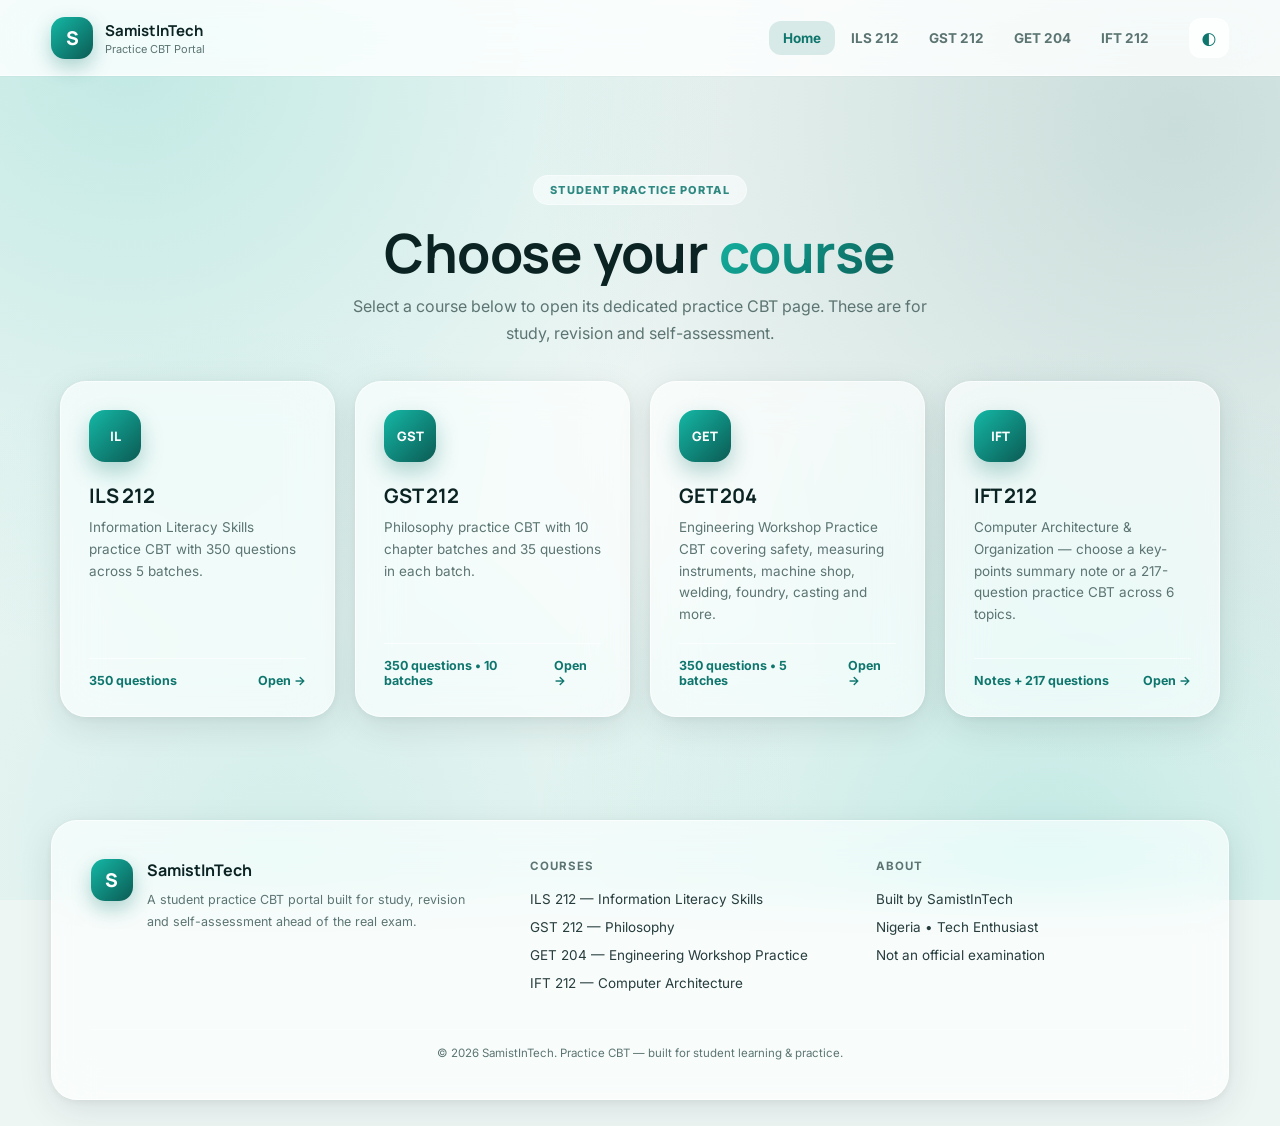
==== commit a90de7eb: "Add files via upload" ====
--- a/index.html
+++ b/index.html
@@ -7,120 +7,31 @@
   <title>Practice CBT Courses — SamistInTech</title>
   <link rel="preconnect" href="https://fonts.googleapis.com">
   <link rel="preconnect" href="https://fonts.gstatic.com" crossorigin>
-  <link href="https://fonts.googleapis.com/css2?family=Inter:wght@400;500;600;700;800&display=swap" rel="stylesheet">
+  <link href="https://fonts.googleapis.com/css2?family=Inter:wght@400;500;600;700;800&family=Manrope:wght@600;700;800&display=swap" rel="stylesheet">
   <link rel="stylesheet" href="style.css">
-  <style>
-    .course-page {
-      min-height:100svh;
-      display:grid;
-      place-items:center;
-      padding:32px 18px;
-    }
-    .course-wrap {
-      width:min(1160px,100%);
-    }
-    .course-hero {
-      text-align:center;
-      margin-bottom:28px;
-    }
-    .course-hero .eyebrow {
-      display:inline-block;
-      margin-bottom:12px;
-    }
-    .course-hero h1 {
-      margin:0 0 10px;
-      font-size:clamp(32px,6vw,58px);
-      line-height:1.05;
-    }
-    .course-hero h1 em {
-      color:var(--primary);
-      font-style:normal;
-    }
-    .course-hero p {
-      margin:0 auto;
-      max-width:650px;
-      color:var(--muted);
-      line-height:1.7;
-    }
-    .course-grid {
-      display:grid;
-      grid-template-columns:repeat(3,minmax(0,1fr));
-      gap:18px;
-    }
-    .course-card {
-      display:block;
-      text-decoration:none;
-      color:inherit;
-      background:var(--surface);
-      border:1px solid var(--line);
-      border-radius:24px;
-      padding:26px;
-      box-shadow:var(--shadow);
-      transition:transform .25s ease,box-shadow .25s ease,border-color .25s ease;
-    }
-    .course-card:hover {
-      transform:translateY(-5px);
-      box-shadow:0 22px 55px rgba(16,42,42,.13);
-      border-color:var(--primary);
-    }
-    .course-icon {
-      width:58px;
-      height:58px;
-      display:grid;
-      place-items:center;
-      border-radius:18px;
-      background:var(--surface2);
-      color:var(--primary);
-      font-size:25px;
-      font-weight:800;
-      margin-bottom:20px;
-    }
-    .course-card h2 {
-      margin:0 0 8px;
-      font-size:24px;
-    }
-    .course-card p {
-      color:var(--muted);
-      line-height:1.6;
-      margin:0 0 18px;
-    }
-    .course-meta {
-      display:flex;
-      justify-content:space-between;
-      gap:10px;
-      color:var(--primary);
-      font-weight:700;
-      font-size:14px;
-    }
-    .course-footer {
-      text-align:center;
-      margin-top:24px;
-      color:var(--muted);
-      font-size:13px;
-    }
-    @media(max-width:900px) {
-      .course-grid {
-        grid-template-columns:repeat(2,minmax(0,1fr));
-      }
-    }
-    @media(max-width:640px) {
-      .course-grid {
-        grid-template-columns:1fr;
-      }
-    }
-  </style>
 </head>
 <body>
   <div class="app-shell">
-    <header class="topbar">
-      <div class="brand">
-        <div class="brand-mark">S</div>
-        <div>
-          <strong>Practice CBT</strong>
-          <span>SamistInTech</span>
+    <nav class="navbar">
+      <div class="nav-inner">
+        <a class="brand" href="index.html">
+          <div class="brand-mark">S</div>
+          <div><strong>SamistInTech</strong><span>Practice CBT Portal</span></div>
+        </a>
+        <input type="checkbox" id="navToggle" class="nav-toggle-input">
+        <label for="navToggle" class="nav-toggle-btn" aria-label="Toggle menu"><span></span></label>
+        <div class="nav-links">
+          <a href="index.html" class="active">Home</a>
+          <a href="ils212.html">ILS 212</a>
+          <a href="gst212.html">GST 212</a>
+          <a href="get204.html">GET 204</a>
+          <a href="ift212.html">IFT 212</a>
+        </div>
+        <div class="nav-actions">
+          <button class="icon-btn" id="themeBtn" title="Toggle theme">◐</button>
         </div>
       </div>
-    </header>
+    </nav>
     <main class="course-page">
       <div class="course-wrap">
         <div class="course-hero">
@@ -147,10 +58,43 @@
             <p>Engineering Workshop Practice CBT covering safety, measuring instruments, machine shop, welding, foundry, casting and more.</p>
             <div class="course-meta"><span>350 questions • 5 batches</span><span>Open →</span></div>
           </a>
+          <a class="course-card" href="ift212.html">
+            <div class="course-icon">IFT</div>
+            <h2>IFT 212</h2>
+            <p>Computer Architecture &amp; Organization — choose a key-points summary note or a 217-question practice CBT across 6 topics.</p>
+            <div class="course-meta"><span>Notes + 217 questions</span><span>Open →</span></div>
+          </a>
         </div>
-        <div class="course-footer">Built by SamistInTech • Nigeria • Tech Enthusiast</div>
       </div>
     </main>
+    <footer class="site-footer">
+      <div class="footer-inner">
+        <div class="footer-brand">
+          <div class="brand-mark">S</div>
+          <div>
+            <strong>SamistInTech</strong>
+            <p>A student practice CBT portal built for study, revision and self-assessment ahead of the real exam.</p>
+          </div>
+        </div>
+        <div class="footer-col">
+          <h4>Courses</h4>
+          <a href="ils212.html">ILS 212 — Information Literacy Skills</a>
+          <a href="gst212.html">GST 212 — Philosophy</a>
+          <a href="get204.html">GET 204 — Engineering Workshop Practice</a>
+          <a href="ift212.html">IFT 212 — Computer Architecture</a>
+        </div>
+        <div class="footer-col">
+          <h4>About</h4>
+          <span>Built by SamistInTech</span>
+          <span>Nigeria • Tech Enthusiast</span>
+          <span>Not an official examination</span>
+        </div>
+        <div class="footer-bottom">© 2026 SamistInTech. Practice CBT — built for student learning &amp; practice.</div>
+      </div>
+    </footer>
   </div>
+  <script>
+    document.getElementById('themeBtn').addEventListener('click',()=>document.body.classList.toggle('dark'));
+  </script>
 </body>
 </html>
--- a/style.css
+++ b/style.css
@@ -1,746 +1,520 @@
+/* =========================================================
+   SamistInTech Practice CBT — design tokens
+   Glass panels floating over a soft teal atmosphere.
+   ========================================================= */
 :root {
-  --bg:#f4f8f7;
-  --surface:#fff;
-  --surface2:#edf6f3;
-  --text:#102a2a;
-  --muted:#6b7d7d;
-  --line:#dbe8e5;
+  --font-body:'Inter',system-ui,sans-serif;
+  --font-display:'Manrope','Inter',system-ui,sans-serif;
+
+  --bg-canvas:#eef6f4;
+  --mesh-a:rgba(20,184,166,.20);
+  --mesh-b:rgba(11,91,84,.16);
+  --mesh-c:rgba(20,184,166,.12);
+
+  --glass:rgba(255,255,255,.66);
+  --glass-strong:rgba(255,255,255,.82);
+  --glass-border:rgba(255,255,255,.6);
+  --blur:blur(22px) saturate(160%);
+
+  --surface:#ffffff;
+  --surface2:rgba(15,118,110,.08);
+  --text:#0b2323;
+  --muted:#5c7572;
+  --line:rgba(11,50,46,.12);
+
   --primary:#0f766e;
-  --primary2:#115e59;
+  --primary2:#0b5b54;
+  --bright:#14b8a6;
+  --amber:#b45309;
+  --amber-soft:#fff3d6;
+  --danger:#c2410c;
   --accent:#f2c94c;
-  --danger:#c2410c;
-  --shadow:0 18px 50px rgba(16,42,42,.08);
-  --radius:20px
-}
-* {
-  box-sizing:border-box
-}
+
+  --radius-lg:26px;
+  --radius-md:18px;
+  --radius-sm:12px;
+
+  --shadow-glass:0 10px 34px rgba(8,38,35,.10),0 2px 8px rgba(8,38,35,.06);
+  --shadow-pop:0 24px 64px rgba(8,38,35,.18);
+
+  --nav-h:76px;
+  --nav-h-sm:64px;
+  color-scheme:light;
+}
+body.dark { color-scheme:dark }
+* { box-sizing:border-box }
+html { scroll-behavior:smooth }
 body {
   margin:0;
-  font-family:Inter,system-ui,sans-serif;
-  background:radial-gradient(circle at 15% 5%,#e3f3ee 0,transparent 30%),var(--bg);
-  color:var(--text)
-}
-button,input,select {
-  font:inherit
-}
-button {
-  cursor:pointer;
-  border:0
-}
-.app-shell {
   min-height:100vh;
-  display:flex;
-  flex-direction:column
-}
-.topbar {
-  height:74px;
-  padding:0 clamp(18px,5vw,70px);
+  font-family:var(--font-body);
+  color:var(--text);
+  background:var(--bg-canvas);
+  position:relative;
+}
+body::before {
+  content:'';
+  position:fixed;
+  inset:0;
+  z-index:-1;
+  background:
+    radial-gradient(circle at 10% 6%,var(--mesh-a),transparent 42%),
+    radial-gradient(circle at 92% 14%,var(--mesh-b),transparent 46%),
+    radial-gradient(circle at 22% 94%,var(--mesh-c),transparent 40%),
+    radial-gradient(circle at 82% 96%,var(--mesh-a),transparent 38%),
+    var(--bg-canvas);
+}
+h1,h2,h3,h4 { font-family:var(--font-display); letter-spacing:-.01em; margin:0 }
+button,input,select { font:inherit }
+button { cursor:pointer; border:0; background:none; color:inherit }
+a { color:inherit }
+
+.app-shell { min-height:100vh; min-height:100svh; display:flex; flex-direction:column }
+
+/* ===================== Navbar ===================== */
+.navbar {
+  position:sticky;
+  top:0;
+  z-index:100;
+  height:var(--nav-h);
   display:flex;
   align-items:center;
-  justify-content:space-between;
-  background:rgba(255,255,255,.88);
-  backdrop-filter:blur(14px);
-  border-bottom:1px solid var(--line);
-  position:sticky;
-  top:0;
-  z-index:10
-}
-.brand {
+  padding:0 clamp(16px,4vw,56px);
+  background:var(--glass-strong);
+  backdrop-filter:var(--blur);
+  -webkit-backdrop-filter:var(--blur);
+  border-bottom:1px solid var(--glass-border);
+  box-shadow:0 1px 0 rgba(8,38,35,.02);
+}
+.nav-inner {
+  width:100%;
+  max-width:1320px;
+  margin:0 auto;
   display:flex;
   align-items:center;
-  gap:12px
-}
+  gap:20px;
+  position:relative;
+}
+.brand { display:flex; align-items:center; gap:12px; text-decoration:none; color:inherit; margin-right:auto }
 .brand-mark {
-  width:40px;
-  height:40px;
-  border-radius:13px;
-  display:grid;
-  place-items:center;
-  background:var(--primary);
+  width:42px; height:42px;
+  border-radius:14px;
+  display:grid; place-items:center;
+  background:linear-gradient(135deg,var(--bright),var(--primary2));
   color:#fff;
   font-weight:800;
-  font-size:20px
-}
-.brand strong,.brand span {
-  display:block
-}
-.brand span {
-  font-size:11px;
-  color:var(--muted);
-  margin-top:2px
-}
-.top-actions {
-  display:flex;
-  gap:8px
-}
-.icon-btn {
-  width:40px;
-  height:40px;
+  font-size:19px;
+  font-family:var(--font-display);
+  box-shadow:0 8px 20px rgba(15,118,110,.32);
+  flex:none;
+}
+.brand strong,.brand span { display:block }
+.brand strong { font-family:var(--font-display); font-size:15px }
+.brand span { font-size:11px; color:var(--muted); margin-top:1px }
+
+.nav-toggle-input { position:absolute; opacity:0; pointer-events:none }
+.nav-toggle-btn {
+  display:none;
+  width:40px; height:40px;
   border-radius:12px;
   background:var(--surface2);
+  align-items:center; justify-content:center;
+  cursor:pointer;
+  flex:none;
+}
+.nav-toggle-btn span,.nav-toggle-btn span::before,.nav-toggle-btn span::after {
+  content:'';
+  display:block;
+  width:18px; height:2px;
+  border-radius:2px;
+  background:var(--primary);
+  position:relative;
+  transition:transform .2s ease,opacity .2s ease;
+}
+.nav-toggle-btn span::before { position:absolute; top:-6px }
+.nav-toggle-btn span::after { position:absolute; top:6px }
+
+.nav-links { display:flex; align-items:center; gap:2px }
+.nav-links a {
+  padding:9px 14px;
+  border-radius:12px;
+  font-size:13.5px;
+  font-weight:700;
+  color:var(--muted);
+  text-decoration:none;
+  transition:color .2s ease,background-color .2s ease;
+  white-space:nowrap;
+}
+.nav-links a:hover { color:var(--primary); background:var(--surface2) }
+.nav-links a.active { color:var(--primary); background:rgba(15,118,110,.14) }
+
+.nav-actions { display:flex; gap:8px; margin-left:6px; flex:none }
+.icon-btn {
+  width:40px; height:40px;
+  border-radius:12px;
+  background:var(--glass);
+  border:1px solid var(--glass-border);
   color:var(--primary);
-  font-size:18px
-}
-.screen {
-  display:none;
-  width:min(1200px,calc(100% - 30px));
-  margin:32px auto 60px
-}
-.screen.active {
-  display:block
-}
+  font-size:17px;
+  display:grid; place-items:center;
+  backdrop-filter:var(--blur);
+}
+.icon-btn:hover { background:var(--surface2) }
+
+@media(max-width:860px) {
+  .nav-toggle-btn { display:flex }
+  .nav-links {
+    position:fixed;
+    left:12px; right:12px;
+    top:calc(var(--nav-h) + 8px);
+    flex-direction:column;
+    align-items:stretch;
+    gap:2px;
+    background:var(--glass-strong);
+    backdrop-filter:var(--blur);
+    border:1px solid var(--glass-border);
+    border-radius:18px;
+    padding:8px;
+    box-shadow:var(--shadow-pop);
+    max-height:0;
+    overflow:hidden;
+    opacity:0;
+    pointer-events:none;
+    transition:max-height .28s ease,opacity .2s ease;
+    z-index:99;
+  }
+  .nav-toggle-input:checked ~ .nav-links { max-height:320px; opacity:1; pointer-events:auto }
+  .nav-links a { padding:13px 14px; border-radius:12px }
+  .nav-toggle-input:checked ~ .nav-toggle-btn span { transform:rotate(45deg) }
+  .nav-toggle-input:checked ~ .nav-toggle-btn span::before { top:0; transform:rotate(0deg); opacity:0 }
+  .nav-toggle-input:checked ~ .nav-toggle-btn span::after { top:0; transform:rotate(90deg) }
+}
+@media(max-width:560px) {
+  .navbar { height:var(--nav-h-sm) }
+  .nav-links { top:calc(var(--nav-h-sm) + 8px) }
+  .brand span { display:none }
+}
+
+/* ===================== Footer ===================== */
+.site-footer { margin-top:auto; padding:40px clamp(16px,4vw,56px) 26px }
+.footer-inner {
+  max-width:1320px;
+  margin:0 auto;
+  background:var(--glass);
+  backdrop-filter:var(--blur);
+  -webkit-backdrop-filter:var(--blur);
+  border:1px solid var(--glass-border);
+  border-radius:var(--radius-lg);
+  box-shadow:var(--shadow-glass);
+  padding:clamp(24px,3vw,40px);
+  display:grid;
+  grid-template-columns:1.3fr 1fr 1fr;
+  gap:28px 32px;
+}
+.footer-brand { display:flex; gap:14px }
+.footer-brand strong { font-family:var(--font-display); font-size:16px; display:block }
+.footer-brand p { color:var(--muted); font-size:12.5px; line-height:1.7; margin:8px 0 0; max-width:320px }
+.footer-col h4 { margin:0 0 12px; font-size:11.5px; text-transform:uppercase; letter-spacing:.09em; color:var(--muted); font-family:var(--font-body); font-weight:700 }
+.footer-col a,.footer-col span { display:block; color:var(--text); text-decoration:none; font-size:13.5px; padding:6px 0; opacity:.88 }
+.footer-col a:hover { color:var(--primary); opacity:1 }
+.footer-bottom {
+  grid-column:1/-1;
+  border-top:1px solid var(--glass-border);
+  padding-top:16px;
+  margin-top:4px;
+  font-size:11.5px;
+  color:var(--muted);
+  text-align:center;
+}
+@media(max-width:760px) {
+  .footer-inner { grid-template-columns:1fr; }
+}
+
+/* ===================== Screens ===================== */
+.screen { display:none; width:min(1200px,calc(100% - 30px)); margin:32px auto 60px }
+.screen.active { display:block; animation:screenIn .45s cubic-bezier(.22,1,.36,1) }
+
+/* ===================== Course chooser (index) ===================== */
+.course-page { min-height:calc(100vh - var(--nav-h) - 120px); display:grid; place-items:center; padding:clamp(28px,6vw,56px) 18px 20px }
+.course-wrap { width:min(1160px,100%) }
+.course-hero { text-align:center; margin-bottom:34px }
+.course-hero .eyebrow {
+  display:inline-block;
+  padding:7px 16px;
+  border-radius:999px;
+  background:var(--glass);
+  border:1px solid var(--glass-border);
+  backdrop-filter:var(--blur);
+  color:var(--primary);
+  font-weight:800;
+  font-size:11px;
+  letter-spacing:.1em;
+  margin-bottom:18px;
+}
+.course-hero h1 { font-size:clamp(32px,6vw,54px); line-height:1.08; margin:0 0 12px }
+.course-hero h1 em {
+  font-style:normal;
+  background:linear-gradient(135deg,var(--bright),var(--primary2));
+  -webkit-background-clip:text;
+  background-clip:text;
+  color:transparent;
+}
+.course-hero p { margin:0 auto; max-width:600px; color:var(--muted); line-height:1.7 }
+
+.course-grid { display:grid; grid-template-columns:repeat(4,minmax(0,1fr)); gap:20px; align-items:stretch }
+.course-card {
+  display:flex;
+  flex-direction:column;
+  height:100%;
+  text-decoration:none;
+  color:inherit;
+  background:var(--glass);
+  backdrop-filter:var(--blur);
+  -webkit-backdrop-filter:var(--blur);
+  border:1px solid var(--glass-border);
+  border-radius:var(--radius-lg);
+  padding:28px;
+  box-shadow:var(--shadow-glass);
+  transition:transform .25s cubic-bezier(.22,1,.36,1),box-shadow .25s ease,border-color .25s ease;
+}
+.course-card:hover { transform:translateY(-6px); box-shadow:var(--shadow-pop); border-color:rgba(20,184,166,.45) }
+.course-icon {
+  width:52px; height:52px;
+  border-radius:16px;
+  display:grid; place-items:center;
+  background:linear-gradient(135deg,var(--bright),var(--primary2));
+  color:#fff;
+  font-size:13px;
+  font-weight:800;
+  font-family:var(--font-display);
+  margin-bottom:20px;
+  box-shadow:0 10px 22px rgba(15,118,110,.3);
+}
+.course-card h2 { font-size:20px; margin:0 0 8px }
+.course-card p { color:var(--muted); line-height:1.6; margin:0 0 18px; flex:1; font-size:13.5px }
+.course-meta {
+  display:flex; justify-content:space-between; gap:10px;
+  color:var(--primary); font-weight:700; font-size:12.5px;
+  margin-top:auto; padding-top:14px;
+  border-top:1px solid var(--glass-border);
+}
+@media(max-width:1080px) { .course-grid { grid-template-columns:repeat(2,minmax(0,1fr)) } }
+@media(max-width:620px) { .course-grid { grid-template-columns:1fr } }
+
+/* ===================== Hero card (setup pages) ===================== */
 .hero-card {
-  min-height:310px;
-  border-radius:28px;
-  background:linear-gradient(135deg,#0d5f59,#0f766e);
+  min-height:280px;
+  border-radius:var(--radius-lg);
+  background:linear-gradient(135deg,var(--primary2),var(--primary) 55%,var(--bright));
   color:#fff;
-  padding:48px;
+  padding:clamp(26px,4vw,48px);
   display:flex;
   justify-content:space-between;
   overflow:hidden;
   position:relative;
-  box-shadow:var(--shadow)
-}
-.hero-copy {
-  max-width:690px;
-  position:relative;
-  z-index:2
-}
-.eyebrow {
-  font-size:11px;
-  letter-spacing:.13em;
-  font-weight:800;
-  opacity:.78
-}
-.hero-card h1 {
-  font-size:clamp(38px,6vw,64px);
-  line-height:1.03;
-  margin:14px 0
-}
-.hero-card h1 em {
-  font-style:normal;
-  color:#c7f1e4
-}
-.hero-card p {
-  max-width:600px;
-  line-height:1.7;
-  opacity:.86
-}
-.hero-art {
-  width:280px;
-  position:relative
-}
-.orb {
-  position:absolute;
-  border:1px solid rgba(255,255,255,.25);
-  border-radius:50%
-}
-.orb1 {
-  width:250px;
-  height:250px;
-  right:-70px;
-  top:-30px
-}
-.orb2 {
-  width:150px;
-  height:150px;
-  right:25px;
-  top:45px
-}
+  box-shadow:var(--shadow-pop);
+  border:1px solid rgba(255,255,255,.14);
+}
+.hero-copy { max-width:690px; position:relative; z-index:2 }
+.eyebrow { font-size:11px; letter-spacing:.13em; font-weight:800; opacity:.85 }
+.hero-card h1 { font-size:clamp(34px,6vw,58px); line-height:1.05; margin:14px 0 }
+.hero-card h1 em { font-style:normal; color:#c7f1e4 }
+.hero-card p { max-width:600px; line-height:1.7; opacity:.9; margin:0 }
+.hero-art { width:280px; position:relative; flex:none }
+.orb { position:absolute; border:1px solid rgba(255,255,255,.28); border-radius:50% }
+.orb1 { width:230px; height:230px; right:-60px; top:-20px }
+.orb2 { width:140px; height:140px; right:25px; top:45px }
 .grid-icon {
-  position:absolute;
-  right:80px;
-  top:88px;
-  width:90px;
-  height:90px;
-  border-radius:28px;
-  background:rgba(255,255,255,.13);
-  display:grid;
-  place-items:center;
-  font-size:45px
-}
-.setup-grid {
-  display:grid;
-  grid-template-columns:1.35fr .65fr;
-  gap:20px;
-  margin-top:20px
-}
+  position:absolute; right:75px; top:85px;
+  width:88px; height:88px;
+  border-radius:26px;
+  background:rgba(255,255,255,.16);
+  backdrop-filter:blur(6px);
+  display:grid; place-items:center;
+  font-size:42px;
+}
+
+/* ===================== Setup / panels ===================== */
+.setup-grid { display:grid; grid-template-columns:1.35fr .65fr; gap:20px; margin-top:20px }
 .panel {
-  background:var(--surface);
-  border:1px solid var(--line);
-  border-radius:var(--radius);
-  box-shadow:var(--shadow)
-}
-.setup-panel,.guide-panel {
-  padding:28px
-}
-.panel-title {
-  display:flex;
-  gap:13px;
-  align-items:flex-start;
-  margin-bottom:24px
-}
+  background:var(--glass);
+  backdrop-filter:var(--blur);
+  -webkit-backdrop-filter:var(--blur);
+  border:1px solid var(--glass-border);
+  border-radius:var(--radius-lg);
+  box-shadow:var(--shadow-glass);
+}
+.setup-panel,.guide-panel { padding:28px }
+.panel-title { display:flex; gap:13px; align-items:flex-start; margin-bottom:24px }
 .panel-title>span {
-  width:40px;
-  height:40px;
+  width:40px; height:40px;
   border-radius:12px;
   background:var(--surface2);
-  display:grid;
-  place-items:center
-}
-.panel h2 {
-  margin:0;
-  font-size:21px
-}
-.panel p {
-  color:var(--muted);
-  margin:5px 0 0;
-  font-size:13px
-}
-.setup-panel label {
-  display:block;
-  font-size:12px;
-  font-weight:700;
-  color:var(--muted);
-  margin:14px 0
-}
+  display:grid; place-items:center;
+  flex:none;
+}
+.panel h2 { font-size:21px }
+.panel p { color:var(--muted); margin:5px 0 0; font-size:13px }
+.setup-panel label { display:block; font-size:12px; font-weight:700; color:var(--muted); margin:14px 0 }
 .setup-panel input,.setup-panel select,.panel-heading select {
   width:100%;
   padding:14px 15px;
   margin-top:8px;
   border:1px solid var(--line);
-  border-radius:12px;
+  border-radius:var(--radius-sm);
   background:var(--surface);
   color:var(--text);
-  outline:none
-}
-.setup-panel input:focus,.setup-panel select:focus {
-  border-color:var(--primary)
-}
-.two-col {
-  display:grid;
-  grid-template-columns:1fr 1fr;
-  gap:14px
-}
-.test-info {
-  display:grid;
-  grid-template-columns:repeat(3,1fr);
-  gap:8px;
-  margin:22px 0
-}
-.test-info>div {
-  display:flex;
-  gap:8px;
-  align-items:center;
-  background:var(--surface2);
-  padding:12px;
-  border-radius:14px
-}
-.test-info b {
-  font-size:18px
-}
-.test-info span {
-  font-size:10px;
-  color:var(--muted);
-  line-height:1.4
-}
-.test-info strong {
-  font-size:12px;
-  color:var(--text)
-}
-.primary-btn,.secondary-btn,.submit-btn {
-  padding:13px 18px;
-  border-radius:12px;
-  font-weight:800;
-  transition:.18s
-}
-.primary-btn {
-  background:var(--primary);
-  color:#fff
-}
-.primary-btn:hover {
-  background:var(--primary2);
-  transform:translateY(-1px)
-}
-.secondary-btn {
-  background:var(--surface2);
-  color:var(--primary)
-}
-.secondary-btn:hover {
-  background:#dcefeb
-}
-.submit-btn {
-  background:#183b3a;
-  color:#fff
-}
-.full {
-  width:100%;
-  justify-content:center;
-  display:flex;
-  align-items:center;
-  gap:10px
-}
-.guide-panel h3 {
-  margin-top:0
-}
-.guide-panel ol {
-  padding-left:20px;
-  color:var(--muted);
-  font-size:13px;
-  line-height:2
-}
-.note {
-  background:#fff8df;
-  border:1px solid #f1df9c;
-  padding:13px;
-  border-radius:12px;
-  font-size:12px;
-  line-height:1.6
-}
-.exam-head {
-  padding:18px 22px;
-  display:flex;
-  justify-content:space-between;
-  align-items:center
-}
-.exam-head h2 {
-  margin:5px 0 0
-}
-.exam-meta {
-  display:flex;
-  gap:30px
-}
-.exam-meta small,.exam-meta strong {
-  display:block
-}
-.exam-meta small {
-  font-size:10px;
-  color:var(--muted)
-}
-.exam-meta strong {
-  font-size:13px;
-  margin-top:3px
-}
-.timer strong {
-  color:var(--primary);
-  font-variant-numeric:tabular-nums
-}
-.progress-wrap {
-  margin:18px 0
-}
-.progress-label {
-  display:flex;
-  justify-content:space-between;
-  font-size:11px;
-  color:var(--muted);
-  margin-bottom:7px
-}
-.progress {
-  height:7px;
-  background:#dce9e6;
-  border-radius:10px;
-  overflow:hidden
-}
-.progress span {
-  display:block;
-  height:100%;
-  width:0;
-  background:var(--primary);
-  transition:.25s
-}
-.exam-layout {
-  display:grid;
-  grid-template-columns:1fr 320px;
-  gap:18px
-}
-.question-card {
-  padding:30px;
-  min-height:550px
-}
-.q-top {
-  display:flex;
-  justify-content:space-between;
-  align-items:center
-}
-.q-number {
-  font-size:12px;
-  font-weight:800;
-  color:var(--primary);
-  background:var(--surface2);
-  padding:8px 11px;
-  border-radius:9px
-}
-.flag-btn {
-  background:transparent;
-  color:var(--muted);
-  font-weight:700;
-  padding:8px
-}
-.flag-btn.active {
-  color:#b45309;
-  background:#fff6df;
-  border-radius:9px
-}
-.question-card h1 {
-  font-size:clamp(22px,3vw,30px);
-  line-height:1.45;
-  margin:35px 0 26px
-}
-.options {
-  display:grid;
-  gap:12px
-}
+  outline:none;
+}
+.setup-panel input:focus,.setup-panel select:focus { border-color:var(--primary) }
+.two-col { display:grid; grid-template-columns:1fr 1fr; gap:14px }
+.test-info { display:grid; grid-template-columns:repeat(3,1fr); gap:8px; margin:22px 0 }
+.test-info>div { display:flex; gap:8px; align-items:center; background:var(--surface2); padding:12px; border-radius:14px }
+.test-info b { font-size:18px }
+.test-info span { font-size:10px; color:var(--muted); line-height:1.4 }
+.test-info strong { font-size:12px; color:var(--text) }
+.exam-topic { font-size:12px; color:var(--muted); margin:3px 0 0 }
+
+/* ===================== Buttons ===================== */
+.primary-btn,.secondary-btn,.submit-btn { padding:13px 18px; border-radius:var(--radius-sm); font-weight:800; transition:.18s }
+.primary-btn { background:linear-gradient(135deg,var(--bright),var(--primary2)); color:#fff; box-shadow:0 10px 24px rgba(15,118,110,.28) }
+.primary-btn:hover { background:linear-gradient(135deg,var(--primary),var(--primary2)); transform:translateY(-2px); box-shadow:0 14px 30px rgba(15,118,110,.35) }
+.secondary-btn { background:var(--glass); border:1px solid var(--glass-border); color:var(--primary); backdrop-filter:var(--blur) }
+.secondary-btn:hover { background:var(--surface2) }
+.submit-btn { background:linear-gradient(135deg,#183b3a,#0b2323); color:#fff }
+.full { width:100%; justify-content:center; display:flex; align-items:center; gap:10px }
+
+.guide-panel h3 { margin-top:0 }
+.guide-panel ol { padding-left:20px; color:var(--muted); font-size:13px; line-height:2 }
+.note { background:var(--amber-soft); border:1px solid #f1df9c; padding:13px; border-radius:var(--radius-sm); font-size:12px; line-height:1.6 }
+
+/* ===================== Exam head / progress ===================== */
+.exam-head { padding:18px 22px; display:flex; justify-content:space-between; align-items:center }
+.exam-head h2 { margin:5px 0 0 }
+.exam-meta { display:flex; gap:30px }
+.exam-meta small,.exam-meta strong { display:block }
+.exam-meta small { font-size:10px; color:var(--muted) }
+.exam-meta strong { font-size:13px; margin-top:3px }
+.timer strong { color:var(--primary); font-variant-numeric:tabular-nums }
+.progress-wrap { margin:18px 0 }
+.progress-label { display:flex; justify-content:space-between; font-size:11px; color:var(--muted); margin-bottom:7px }
+.progress { height:7px; background:var(--surface2); border-radius:10px; overflow:hidden }
+.progress span { display:block; height:100%; width:0; background:linear-gradient(90deg,var(--primary),var(--bright)); transition:.25s }
+
+/* ===================== Exam layout / question card ===================== */
+.exam-layout { display:grid; grid-template-columns:1fr 320px; gap:18px }
+.question-card { padding:30px; min-height:550px; background:var(--glass-strong) }
+.q-top { display:flex; justify-content:space-between; align-items:center }
+.q-number { font-size:12px; font-weight:800; color:var(--primary); background:var(--surface2); padding:8px 11px; border-radius:9px }
+.flag-btn { background:transparent; color:var(--muted); font-weight:700; padding:8px; border-radius:9px }
+.flag-btn.active { color:var(--amber); background:var(--amber-soft) }
+.question-card h1 { font-size:clamp(22px,3vw,30px); line-height:1.45; margin:35px 0 26px }
+.options { display:grid; gap:12px }
 .option {
   padding:16px;
   border:1px solid var(--line);
   border-radius:14px;
-  background:#fbfdfc;
+  background:var(--surface);
   text-align:left;
   display:flex;
   gap:12px;
   align-items:flex-start;
-  transition:.15s
-}
-.option:hover {
-  border-color:#9ccbc2;
-  background:var(--surface2)
-}
-.option.selected {
-  border:2px solid var(--primary);
-  background:#e9f6f2
-}
+  transition:.15s;
+}
+.option:hover { border-color:#9ccbc2; background:var(--surface2) }
+.option.selected { border:2px solid var(--primary); background:rgba(15,118,110,.1) }
 .option-letter {
-  min-width:29px;
-  height:29px;
+  min-width:29px; height:29px;
   border-radius:9px;
-  background:#e7efed;
-  display:grid;
-  place-items:center;
-  font-weight:800;
+  background:var(--surface2);
+  display:grid; place-items:center;
+  font-weight:800; color:var(--primary); font-size:12px;
+  flex:none;
+}
+.option.selected .option-letter { background:var(--primary); color:#fff }
+.nav-row { display:flex; justify-content:space-between; gap:12px; margin-top:32px }
+
+/* ===================== Navigator ===================== */
+.navigator { padding:20px; height:max-content; background:var(--glass-strong) }
+.nav-title { display:flex; justify-content:space-between; align-items:center; margin-bottom:16px }
+.nav-title h3 { font-size:15px }
+.nav-title span { font-size:11px; color:var(--muted) }
+.question-grid { display:grid; grid-template-columns:repeat(7,1fr); gap:7px; max-height:370px; overflow:auto; padding-right:2px }
+.q-dot { height:35px; border-radius:9px; background:var(--surface2); color:var(--muted); font-size:11px; font-weight:800 }
+.q-dot.current { outline:2px solid var(--primary); outline-offset:1px; color:var(--primary) }
+.q-dot.answered { background:rgba(15,118,110,.22); color:var(--primary) }
+.q-dot.flagged { background:var(--amber-soft); color:var(--amber) }
+.legend { display:grid; gap:8px; margin:18px 0; font-size:10px; color:var(--muted) }
+.dot { width:9px; height:9px; border-radius:50%; display:inline-block; background:var(--line); margin-right:5px }
+.dot.answered { background:var(--primary) }
+.dot.flagged { background:#d69e2e }
+
+/* ===================== Results ===================== */
+.result-hero { padding:30px; display:flex; align-items:center; gap:20px; flex-wrap:wrap }
+.result-badge {
+  width:65px; height:65px;
+  border-radius:22px;
+  background:var(--surface2);
   color:var(--primary);
-  font-size:12px
-}
-.option.selected .option-letter {
-  background:var(--primary);
-  color:#fff
-}
-.nav-row {
-  display:flex;
-  justify-content:space-between;
-  gap:12px;
-  margin-top:32px
-}
-.navigator {
-  padding:20px;
-  height:max-content;
-  position:sticky;
-  top:92px
-}
-.nav-title {
-  display:flex;
-  justify-content:space-between;
-  align-items:center;
-  margin-bottom:16px
-}
-.nav-title h3 {
-  margin:0;
-  font-size:15px
-}
-.nav-title span {
-  font-size:11px;
-  color:var(--muted)
-}
-.question-grid {
-  display:grid;
-  grid-template-columns:repeat(7,1fr);
-  gap:7px;
-  max-height:370px;
-  overflow:auto;
-  padding-right:2px
-}
-.q-dot {
-  height:35px;
-  border-radius:9px;
-  background:#f2f6f5;
-  color:var(--muted);
-  font-size:11px;
-  font-weight:800
-}
-.q-dot.current {
-  outline:2px solid var(--primary);
-  outline-offset:1px;
-  color:var(--primary)
-}
-.q-dot.answered {
-  background:#d9efe9;
-  color:#0f766e
-}
-.q-dot.flagged {
-  background:#fff0cf;
-  color:#9a6500
-}
-.legend {
-  display:grid;
-  gap:8px;
-  margin:18px 0;
-  font-size:10px;
-  color:var(--muted)
-}
-.dot {
-  width:9px;
-  height:9px;
-  border-radius:50%;
-  display:inline-block;
-  background:#d9e2e0;
-  margin-right:5px
-}
-.dot.answered {
-  background:#0f766e
-}
-.dot.flagged {
-  background:#d69e2e
-}
-.result-hero {
-  padding:30px;
-  display:flex;
-  align-items:center;
-  gap:20px
-}
-.result-badge {
-  width:65px;
-  height:65px;
-  border-radius:22px;
-  background:#dff3ed;
-  color:var(--primary);
-  display:grid;
-  place-items:center;
-  font-size:30px;
-  font-weight:800
-}
-.result-hero h1 {
-  margin:5px 0;
-  font-size:30px
-}
+  display:grid; place-items:center;
+  font-size:30px; font-weight:800;
+  flex:none;
+}
+.result-hero h1 { margin:5px 0; font-size:30px }
 .score-ring {
   margin-left:auto;
-  width:105px;
-  height:105px;
+  width:105px; height:105px;
   border-radius:50%;
-  background:conic-gradient(var(--primary) 0%,#dfeae7 0);
-  display:grid;
-  place-items:center;
-  align-content:center
-}
-.score-ring strong {
-  font-size:23px
-}
-.score-ring span {
-  font-size:10px;
-  color:var(--muted)
-}
-.stats-grid {
-  display:grid;
-  grid-template-columns:repeat(4,1fr);
-  gap:14px;
-  margin:16px 0
-}
-.stat {
-  padding:20px
-}
-.stat span {
-  font-size:11px;
-  color:var(--muted)
-}
-.stat strong {
-  display:block;
-  font-size:28px;
-  margin-top:7px
-}
-.result-layout {
-  display:grid;
-  grid-template-columns:1fr 300px;
-  gap:16px
-}
-.review-panel,.result-side {
-  padding:22px
-}
-.panel-heading {
-  display:flex;
-  justify-content:space-between;
-  align-items:center;
-  gap:15px;
-  margin-bottom:14px
-}
-.panel-heading h2 {
-  margin:0
-}
-.panel-heading select {
-  width:auto;
-  margin:0
-}
-.review-item {
-  padding:17px 0;
-  border-top:1px solid var(--line)
-}
-.review-item h4 {
-  margin:0 0 9px;
-  line-height:1.5
-}
-.review-answer {
-  font-size:12px;
-  padding:10px 12px;
-  border-radius:10px;
-  margin-top:7px
-}
-.review-answer.correct {
-  background:#e5f5ef;
-  color:#0f766e
-}
-.review-answer.wrong {
-  background:#fff0ea;
-  color:#b44318
-}
-.review-answer.empty {
-  background:#f3f5f5;
-  color:#6b7d7d
-}
-.big-score {
-  text-align:center;
-  padding:25px 0
-}
-.big-score span {
-  font-size:38px;
-  font-weight:800;
-  display:block
-}
-.big-score small {
-  color:var(--muted)
-}
-.performance-bar {
-  height:10px;
-  background:#e1e9e7;
-  border-radius:10px;
-  overflow:hidden
-}
-.performance-bar span {
-  display:block;
-  height:100%;
-  width:0;
-  background:var(--primary)
-}
-.result-side p {
-  font-size:12px;
-  color:var(--muted);
-  line-height:1.6
-}
-footer {
-  margin-top:auto;
-  padding:24px clamp(18px,5vw,70px);
-  border-top:1px solid var(--line);
-  background:#eaf2f0;
-  display:flex;
-  justify-content:space-between;
-  gap:15px;
-  font-size:11px;
-  color:var(--muted)
-}
-footer strong {
-  color:var(--text);
-  display:block
-}
-footer span {
-  display:block;
-  margin-top:3px
-}
+  background:conic-gradient(var(--primary) 0%,var(--surface2) 0);
+  display:grid; place-items:center; align-content:center;
+  flex:none;
+}
+.score-ring strong { font-size:23px }
+.score-ring span { font-size:10px; color:var(--muted) }
+.stats-grid { display:grid; grid-template-columns:repeat(4,1fr); gap:14px; margin:16px 0 }
+.stat { padding:20px }
+.stat span { font-size:11px; color:var(--muted) }
+.stat strong { display:block; font-size:28px; margin-top:7px }
+.result-layout { display:grid; grid-template-columns:1fr 300px; gap:16px }
+.review-panel,.result-side { padding:22px }
+.panel-heading { display:flex; justify-content:space-between; align-items:center; gap:15px; margin-bottom:14px; flex-wrap:wrap }
+.panel-heading h2 { margin:0 }
+.panel-heading select { width:auto; margin:0 }
+.review-item { padding:17px 0; border-top:1px solid var(--glass-border) }
+.review-item h4 { margin:0 0 9px; line-height:1.5 }
+.review-answer { font-size:12px; padding:10px 12px; border-radius:10px; margin-top:7px }
+.review-answer.correct { background:rgba(15,118,110,.14); color:var(--primary) }
+.review-answer.wrong { background:#fff0ea; color:#b44318 }
+.review-answer.empty { background:var(--surface2); color:var(--muted) }
+.big-score { text-align:center; padding:25px 0 }
+.big-score span { font-size:38px; font-weight:800; display:block; font-family:var(--font-display) }
+.big-score small { color:var(--muted) }
+.performance-bar { height:10px; background:var(--surface2); border-radius:10px; overflow:hidden }
+.performance-bar span { display:block; height:100%; width:0; background:linear-gradient(90deg,var(--primary),var(--bright)) }
+.result-side p { font-size:12px; color:var(--muted); line-height:1.6 }
+
+/* ===================== Dark mode ===================== */
 body.dark {
-  --bg:#0c1717;
-  --surface:#132222;
-  --surface2:#1a3030;
+  --bg-canvas:#071413;
+  --mesh-a:rgba(20,184,166,.16);
+  --mesh-b:rgba(20,184,166,.1);
+  --mesh-c:rgba(11,91,84,.22);
+  --glass:rgba(16,32,32,.62);
+  --glass-strong:rgba(16,32,32,.8);
+  --glass-border:rgba(255,255,255,.09);
+  --surface:#102020;
+  --surface2:rgba(20,184,166,.12);
   --text:#e7f2ef;
-  --muted:#9bb0ac;
-  --line:#28403e;
-  --shadow:0 18px 50px rgba(0,0,0,.22)
-}
-body.dark .topbar {
-  background:rgba(13,25,25,.9)
-}
-body.dark .option {
-  background:#142525
-}
-body.dark footer {
-  background:#10201f
-}
-@media(max-width:850px) {
-  .hero-card {
-    padding:32px;
-    min-height:280px
-  }
-  .hero-art {
-    display:none
-  }
-  .setup-grid,.exam-layout,.result-layout {
-    grid-template-columns:1fr
-  }
-  .navigator {
-    position:static
-  }
-  .stats-grid {
-    grid-template-columns:repeat(2,1fr)
-  }
-  .result-hero {
-    flex-wrap:wrap
-  }
-  .score-ring {
-    margin-left:0
-  }
-  .exam-meta {
-    gap:12px
-  }
-  .question-grid {
-    max-height:none
-  }
-  .screen {
-    margin-top:20px
-  }
-}
-@media(max-width:560px) {
-  .topbar {
-    height:64px
-  }
-  .brand span {
-    display:none
-  }
-  .hero-card h1 {
-    font-size:40px
-  }
-  .hero-card {
-    padding:25px
-  }
-  .setup-panel,.guide-panel,.question-card,.navigator,.review-panel,.result-side {
-    padding:18px
-  }
-  .two-col,.test-info {
-    grid-template-columns:1fr
-  }
-  .exam-head {
-    align-items:flex-start;
-    gap:12px
-  }
-  .exam-meta {
-    flex-direction:column;
-    gap:7px;
-    text-align:right
-  }
-  .question-card h1 {
-    margin:25px 0 20px;
-    font-size:21px
-  }
-  footer {
-    flex-direction:column
-  }
-}
-/* ===== Smooth practice-CBT loading screen & transitions ===== */
+  --muted:#8fa8a4;
+  --line:rgba(255,255,255,.1);
+  --amber-soft:rgba(180,83,9,.22);
+  --shadow-glass:0 10px 34px rgba(0,0,0,.35);
+  --shadow-pop:0 24px 64px rgba(0,0,0,.5);
+}
+body.dark .review-answer.wrong { background:rgba(194,65,12,.2); color:#ffb08a }
+body.dark .note { border-color:rgba(241,223,156,.25) }
+
+/* ===================== Loading screen ===================== */
 .loading-screen {
   position:fixed;
   inset:0;
@@ -748,216 +522,192 @@
   display:grid;
   place-items:center;
   padding:22px;
-  background:rgba(244,248,247,.97);
-  backdrop-filter:blur(16px);
+  background:var(--bg-canvas);
   opacity:1;
   visibility:visible;
-  transition:opacity .7s cubic-bezier(.22,1,.36,1),visibility .7s ease
-}
-.loading-screen.hide {
-  opacity:0;
-  visibility:hidden;
-  pointer-events:none
-}
+  transition:opacity .7s cubic-bezier(.22,1,.36,1),visibility .7s ease;
+}
+.loading-screen.hide { opacity:0; visibility:hidden; pointer-events:none }
 .loading-card {
   width:min(620px,100%);
   padding:34px 30px;
   text-align:center;
-  background:var(--surface);
-  border:1px solid var(--line);
-  border-radius:26px;
-  box-shadow:0 25px 80px rgba(16,42,42,.15);
-  transform:translateY(0) scale(1);
-  animation:loadingCardIn .7s cubic-bezier(.22,1,.36,1)
+  background:var(--glass-strong);
+  backdrop-filter:var(--blur);
+  -webkit-backdrop-filter:var(--blur);
+  border:1px solid var(--glass-border);
+  border-radius:28px;
+  box-shadow:var(--shadow-pop);
+  animation:loadingCardIn .7s cubic-bezier(.22,1,.36,1);
 }
 .loading-logo {
-  width:58px;
-  height:58px;
+  width:58px; height:58px;
   margin:0 auto 16px;
   border-radius:18px;
-  display:grid;
-  place-items:center;
-  background:var(--primary);
-  color:#fff;
-  font-weight:800;
-  font-size:26px;
-  box-shadow:0 10px 25px rgba(15,118,110,.22)
+  display:grid; place-items:center;
+  background:linear-gradient(135deg,var(--bright),var(--primary2));
+  color:#fff; font-weight:800; font-size:26px;
+  font-family:var(--font-display);
+  box-shadow:0 10px 25px rgba(15,118,110,.3);
 }
 .loading-spinner {
-  width:38px;
-  height:38px;
+  width:38px; height:38px;
   margin:0 auto 18px;
   border:4px solid var(--line);
   border-top-color:var(--primary);
   border-radius:50%;
-  animation:loadingSpin .9s linear infinite
-}
-.loading-eyebrow {
-  font-size:11px;
-  font-weight:800;
-  letter-spacing:.12em;
-  color:var(--primary);
-  margin-bottom:18px
-}
-.loading-message {
-  min-height:86px;
-  max-width:530px;
-  margin:0 auto;
-  font-size:16px;
-  line-height:1.7;
-  color:var(--text);
-  font-weight:600
-}
-.loading-message::after {
-  content:'|';
-  margin-left:2px;
-  color:var(--primary);
-  animation:cursorBlink .7s steps(1) infinite
-}
-.typing-line {
-  display:flex;
-  justify-content:center;
-  gap:5px;
-  margin:12px 0 18px
-}
-.typing-line span {
-  width:6px;
-  height:6px;
-  border-radius:50%;
-  background:var(--primary);
-  opacity:.3;
-  animation:typingDot 1s ease-in-out infinite
-}
-.typing-line span:nth-child(2) {
-  animation-delay:.15s
-}
-.typing-line span:nth-child(3) {
-  animation-delay:.3s
-}
-.loading-progress {
-  height:7px;
-  border-radius:999px;
-  overflow:hidden;
-  background:var(--line);
-  margin-top:8px
-}
-.loading-progress span {
-  display:block;
-  height:100%;
-  width:0;
-  border-radius:inherit;
-  background:var(--primary);
-  transition:width .08s linear
-}
-.loading-countdown {
-  margin-top:12px;
-  font-size:11px;
-  color:var(--muted);
-  font-variant-numeric:tabular-nums
-}
-.screen {
-  animation:screenIn .45s cubic-bezier(.22,1,.36,1)
-}
-button,.panel,.option {
-  transition:transform .22s cubic-bezier(.22,1,.36,1),box-shadow .22s ease,background-color .22s ease,border-color .22s ease,color .22s ease
-}
-.primary-btn:hover,.secondary-btn:hover,.submit-btn:hover,.icon-btn:hover {
-  transform:translateY(-2px)
-}
-.primary-btn:active,.secondary-btn:active,.submit-btn:active,.icon-btn:active {
-  transform:scale(.97)
-}
-.question-card {
-  transition:opacity .22s ease,transform .22s ease
-}
-.question-card.question-changing {
-  opacity:0;
-  transform:translateX(14px)
-}
-.option {
-  animation:optionIn .32s cubic-bezier(.22,1,.36,1) both
-}
-.option:nth-child(2) {
-  animation-delay:.04s
-}
-.option:nth-child(3) {
-  animation-delay:.08s
-}
-.option:nth-child(4) {
-  animation-delay:.12s
-}
-.option:nth-child(5) {
-  animation-delay:.16s
-}
-@keyframes loadingSpin {
-  to {
-    transform:rotate(360deg)
-  }
-}
-@keyframes loadingCardIn {
-  from {
-    opacity:0;
-    transform:translateY(18px) scale(.97)
-  }
-  to {
-    opacity:1;
-    transform:translateY(0) scale(1)
-  }
-}
-@keyframes cursorBlink {
-  50% {
-    opacity:0
-  }
-}
-@keyframes typingDot {
-  0%,80%,100% {
-    transform:translateY(0);
-    opacity:.3
-  }
-  40% {
-    transform:translateY(-4px);
-    opacity:1
-  }
-}
-@keyframes screenIn {
-  from {
-    opacity:0;
-    transform:translateY(10px)
-  }
-  to {
-    opacity:1;
-    transform:none
-  }
-}
-@keyframes optionIn {
-  from {
-    opacity:0;
-    transform:translateX(-8px)
-  }
-  to {
-    opacity:1;
-    transform:none
-  }
-}
-body.dark .loading-screen {
-  background:rgba(12,23,23,.97)
-}
-body.dark .loading-card {
-  box-shadow:0 25px 80px rgba(0,0,0,.35)
-}
+  animation:loadingSpin .9s linear infinite;
+}
+.loading-eyebrow { font-size:11px; font-weight:800; letter-spacing:.12em; color:var(--primary); margin-bottom:18px }
+.loading-message { min-height:86px; max-width:530px; margin:0 auto; font-size:16px; line-height:1.7; color:var(--text); font-weight:600 }
+.loading-message::after { content:'|'; margin-left:2px; color:var(--primary); animation:cursorBlink .7s steps(1) infinite }
+.typing-line { display:flex; justify-content:center; gap:5px; margin:12px 0 18px }
+.typing-line span { width:6px; height:6px; border-radius:50%; background:var(--primary); opacity:.3; animation:typingDot 1s ease-in-out infinite }
+.typing-line span:nth-child(2) { animation-delay:.15s }
+.typing-line span:nth-child(3) { animation-delay:.3s }
+.loading-progress { height:7px; border-radius:999px; overflow:hidden; background:var(--line); margin-top:8px }
+.loading-progress span { display:block; height:100%; width:0; border-radius:inherit; background:linear-gradient(90deg,var(--primary),var(--bright)); transition:width .08s linear }
+.loading-countdown { margin-top:12px; font-size:11px; color:var(--muted); font-variant-numeric:tabular-nums }
+
+/* ===================== Motion / interaction ===================== */
+button,.panel,.option,.course-card {
+  transition:transform .22s cubic-bezier(.22,1,.36,1),box-shadow .22s ease,background-color .22s ease,border-color .22s ease,color .22s ease;
+}
+.primary-btn:hover,.secondary-btn:hover,.submit-btn:hover,.icon-btn:hover { transform:translateY(-2px) }
+.primary-btn:active,.secondary-btn:active,.submit-btn:active,.icon-btn:active { transform:scale(.97) }
+.question-card { transition:opacity .22s ease,transform .22s ease }
+.question-card.question-changing { opacity:0; transform:translateX(14px) }
+.option { animation:optionIn .32s cubic-bezier(.22,1,.36,1) both }
+.option:nth-child(2) { animation-delay:.04s }
+.option:nth-child(3) { animation-delay:.08s }
+.option:nth-child(4) { animation-delay:.12s }
+.option:nth-child(5) { animation-delay:.16s }
+
+@keyframes loadingSpin { to { transform:rotate(360deg) } }
+@keyframes loadingCardIn { from { opacity:0; transform:translateY(18px) scale(.97) } to { opacity:1; transform:translateY(0) scale(1) } }
+@keyframes cursorBlink { 50% { opacity:0 } }
+@keyframes typingDot { 0%,80%,100% { transform:translateY(0); opacity:.3 } 40% { transform:translateY(-4px); opacity:1 } }
+@keyframes screenIn { from { opacity:0; transform:translateY(10px) } to { opacity:1; transform:none } }
+@keyframes optionIn { from { opacity:0; transform:translateX(-8px) } to { opacity:1; transform:none } }
+
 @media(prefers-reduced-motion:reduce) {
   *,*::before,*::after {
     animation-duration:.01ms!important;
     animation-iteration-count:1!important;
     transition-duration:.01ms!important;
-    scroll-behavior:auto!important
+    scroll-behavior:auto!important;
   }
 }
-/* ===== Exam view: fixed top area + independently scrollable questions ===== */
+
+/* ===================== Responsive ===================== */
+@media(max-width:850px) {
+  .hero-card { padding:32px; min-height:260px }
+  .hero-art { display:none }
+  .setup-grid,.result-layout { grid-template-columns:1fr }
+  .stats-grid { grid-template-columns:repeat(2,1fr) }
+  .exam-meta { gap:12px }
+  .question-grid { max-height:none }
+  .screen { margin-top:20px }
+}
+@media(max-width:560px) {
+  .hero-card h1 { font-size:36px }
+  .hero-card { padding:24px }
+  .setup-panel,.guide-panel,.question-card,.navigator,.review-panel,.result-side { padding:18px }
+  .two-col,.test-info { grid-template-columns:1fr }
+  .exam-head { align-items:flex-start; gap:12px }
+  .exam-meta { flex-direction:column; gap:7px; text-align:right }
+  .question-card h1 { margin:25px 0 20px; font-size:21px }
+}
+
+/* ===================== Notes / summary page ===================== */
+.notes-hero { padding:clamp(26px,4vw,44px); margin-bottom:20px }
+.notes-hero .eyebrow { color:#c7f1e4 }
+.notes-hero h1 { font-size:clamp(28px,4.5vw,42px); margin:12px 0 10px }
+.notes-hero p { max-width:680px; line-height:1.7; opacity:.92; margin:0 }
+.toc { display:flex; flex-wrap:wrap; gap:9px; margin-top:20px }
+.toc a {
+  padding:8px 14px;
+  border-radius:999px;
+  background:rgba(255,255,255,.16);
+  border:1px solid rgba(255,255,255,.3);
+  color:#fff;
+  text-decoration:none;
+  font-size:12.5px;
+  font-weight:700;
+}
+.toc a:hover { background:rgba(255,255,255,.26) }
+
+.notes-section { padding:clamp(22px,3vw,34px); margin-bottom:18px; scroll-margin-top:calc(var(--nav-h) + 14px) }
+.notes-section h2 { font-size:clamp(20px,3vw,25px); display:flex; align-items:center; gap:12px }
+.notes-section h2 span.num {
+  width:34px; height:34px; flex:none;
+  border-radius:10px;
+  background:linear-gradient(135deg,var(--bright),var(--primary2));
+  color:#fff;
+  display:grid; place-items:center;
+  font-size:14px; font-weight:800;
+  font-family:var(--font-display);
+}
+.notes-section h3 { font-size:16px; margin:22px 0 10px; color:var(--primary) }
+.notes-section p { line-height:1.75; color:var(--text) }
+.notes-section ul,.notes-section ol { line-height:1.85; padding-left:22px; color:var(--text) }
+.notes-section li>b,.notes-section li>strong { color:var(--primary2) }
+.notes-section code {
+  background:var(--surface2);
+  padding:2px 7px;
+  border-radius:6px;
+  font-size:12.5px;
+  font-family:ui-monospace,SFMono-Regular,Menlo,Consolas,monospace;
+}
+.notes-section pre {
+  background:#0b2323;
+  color:#d7f4ec;
+  padding:16px 18px;
+  border-radius:14px;
+  overflow-x:auto;
+  font-size:12.5px;
+  line-height:1.7;
+  font-family:ui-monospace,SFMono-Regular,Menlo,Consolas,monospace;
+}
+body.dark .notes-section pre { background:#040e0d }
+
+.data-table-wrap { overflow-x:auto; margin:14px 0; border-radius:14px; border:1px solid var(--glass-border) }
+table.data-table { width:100%; border-collapse:collapse; font-size:12.8px; min-width:480px }
+table.data-table th,table.data-table td { padding:10px 13px; text-align:left; border-bottom:1px solid var(--glass-border) }
+table.data-table thead th { background:var(--surface2); color:var(--primary2); font-weight:800; white-space:nowrap }
+table.data-table tbody tr:last-child td { border-bottom:none }
+table.data-table tbody tr:hover { background:var(--surface2) }
+
+.qa-callout {
+  background:var(--surface2);
+  border-left:4px solid var(--primary);
+  border-radius:12px;
+  padding:14px 18px;
+  margin:16px 0;
+}
+.qa-callout .qa-q { font-weight:800; color:var(--primary2); margin:0 0 6px; font-size:13.5px }
+.qa-callout .qa-a { margin:0; font-size:13px; color:var(--text); line-height:1.65 }
+
+.notes-cta {
+  display:flex; align-items:center; justify-content:space-between; gap:16px; flex-wrap:wrap;
+  padding:24px clamp(20px,3vw,32px);
+}
+.notes-cta p { margin:4px 0 0; color:var(--muted); font-size:13px }
+@media(max-width:560px) {
+  .notes-section { padding:18px }
+  .notes-cta { flex-direction:column; align-items:stretch; text-align:center }
+}
+
+/* ===================== Course chooser: two-choice variant (IFT 212) ===================== */
+.choice-grid { display:grid; grid-template-columns:repeat(2,minmax(0,1fr)); gap:20px; max-width:820px; margin:0 auto }
+@media(max-width:620px) { .choice-grid { grid-template-columns:1fr } }
+main { flex:1 1 auto; display:flex; flex-direction:column; min-height:0 }
 #examScreen.active {
+  flex:1 1 auto;
   width:100%;
   max-width:none;
-  height:calc(100vh - 74px);
+  height:calc(100vh - var(--nav-h));
+  height:calc(100svh - var(--nav-h));
   min-height:0;
   margin:0;
   padding:18px clamp(15px,3vw,42px) 22px;
@@ -965,279 +715,56 @@
   flex-direction:column;
   overflow:hidden;
 }
-#examScreen .exam-head, #examScreen .progress-wrap {
-  flex:0 0 auto;
-}
+#examScreen .exam-head,#examScreen .progress-wrap { flex:0 0 auto }
 #examScreen .exam-layout {
   flex:1 1 auto;
   min-height:0;
   overflow-y:auto;
   overflow-x:hidden;
-  padding:2px 4px 18px;
+  padding:2px 4px 28px;
   align-items:start;
   overscroll-behavior:contain;
   -webkit-overflow-scrolling:touch;
   scrollbar-gutter:stable;
-}
-#examScreen .question-card {
-  min-height:550px;
-  align-self:start;
-}
-#examScreen .navigator {
-  position:sticky;
-  top:0;
-  z-index:2;
-}
-/* Keep the main top navigation visible while the exam content scrolls. */
-.topbar {
-  position:sticky;
-  top:0;
-  z-index:100;
-}
-/* Cleaner scrollbar for the question area */
-#examScreen .exam-layout::-webkit-scrollbar {
-  width:8px;
-}
-#examScreen .exam-layout::-webkit-scrollbar-track {
-  background:transparent;
-}
-#examScreen .exam-layout::-webkit-scrollbar-thumb {
-  background:rgba(15,118,110,.28);
-  border-radius:999px;
-}
-#examScreen .exam-layout::-webkit-scrollbar-thumb:hover {
-  background:rgba(15,118,110,.45);
-}
-@media(max-width:850px) {
-  #examScreen.active {
-    height:calc(100vh - 74px);
-    padding:12px 12px 18px;
-  }
-  #examScreen .exam-layout {
-    padding:2px 0 18px;
-  }
-  #examScreen .navigator {
-    position:static;
-  }
-}
-@media(max-width:560px) {
-  #examScreen.active {
-    height:calc(100vh - 64px);
-    padding:10px 8px 14px;
-  }
-}
-
-/* ========================================
-   EXAM VIEWPORT & MOBILE OVERFLOW FIX
-   ======================================== */
-
-#examScreen.active {
-  height: calc(100vh - 74px);
-  min-height: 0;
-  overflow: hidden;
-  display: flex;
-  flex-direction: column;
-}
-
-#examScreen .exam-head {
-  flex: 0 0 auto;
-}
-
-#examScreen .progress-wrap {
-  flex: 0 0 auto;
-}
-
-#examScreen .exam-layout {
-  flex: 1 1 auto;
-  min-height: 0;
-  overflow-y: auto;
-  overflow-x: hidden;
-  align-items: start;
-  padding: 2px 2px 32px;
-  overscroll-behavior: contain;
-  -webkit-overflow-scrolling: touch;
-  scrollbar-width: thin;
-}
-
-#examScreen .question-card {
-  width: 100%;
-  min-width: 0;
-  overflow: visible;
-}
-
-#examScreen .question-card h1 {
-  min-width: 0;
-  overflow-wrap: anywhere;
-  word-break: normal;
-}
-
-#examScreen .options {
-  width: 100%;
-  min-width: 0;
-}
-
-#examScreen .option {
-  width: 100%;
-  min-width: 0;
-  max-width: 100%;
-  white-space: normal;
-  overflow-wrap: anywhere;
-  word-break: normal;
-}
-
-#examScreen .option > span:last-child {
-  min-width: 0;
-  flex: 1 1 auto;
-}
-
-#examScreen .nav-row {
-  width: 100%;
-  min-width: 0;
-  flex-wrap: wrap;
-  padding-bottom: 8px;
-}
-
-#examScreen .nav-row button {
-  flex: 1 1 150px;
-  min-width: 0;
-  max-width: 100%;
-  white-space: normal;
-  overflow-wrap: anywhere;
-}
-
-@media (max-width: 850px) {
-  #examScreen.active {
-    height: calc(100vh - 64px);
-    height: calc(100svh - 64px);
-  }
-
-  #examScreen .exam-layout {
-    grid-template-columns: 1fr;
-    gap: 14px;
-    padding-left: 0;
-    padding-right: 0;
-    padding-bottom: 28px;
-  }
-
-  #examScreen .question-card {
-    min-height: 0;
-  }
-}
-
-@media (max-width: 560px) {
-  #examScreen .exam-head {
-    padding: 14px 16px;
-  }
-
-  #examScreen .progress-wrap {
-    margin: 12px 0;
-  }
-
-  #examScreen .question-card {
-    padding: 18px;
-  }
-
-  #examScreen .question-card h1 {
-    font-size: 21px;
-    line-height: 1.45;
-    margin: 24px 0 20px;
-  }
-
-  #examScreen .nav-row {
-    gap: 10px;
-    margin-top: 24px;
-  }
-
-  #examScreen .nav-row button {
-    flex: 1 1 0;
-    padding: 13px 10px;
-  }
-}
-
-@supports (padding-bottom: env(safe-area-inset-bottom)) {
-  #examScreen .exam-layout {
-    padding-bottom: calc(28px + env(safe-area-inset-bottom));
-  }
-
-  #examScreen .nav-row {
-    padding-bottom: calc(8px + env(safe-area-inset-bottom));
-  }
-}
-
-
-/* ========================================
-   QUESTION NAVIGATOR / CARD OVERLAP FIX
-   ======================================== */
-#examScreen .exam-layout {
   position:relative;
   isolation:isolate;
 }
-
-#examScreen .question-card {
-  position:relative;
-  z-index:1;
-}
-
-#examScreen .navigator {
-  align-self:start;
-  min-width:0;
-  max-width:100%;
-  z-index:1;
-}
-
-#examScreen .question-grid {
-  min-width:0;
-  max-width:100%;
-  overflow-x:hidden;
-}
-
-#examScreen .q-dot {
-  min-width:0;
-  max-width:100%;
-}
-
-@media (min-width:851px) {
-  #examScreen .navigator {
-    position:sticky;
-    top:0;
-  }
-}
-
-@media (max-width:850px) {
-  #examScreen .exam-layout {
-    display:block;
-    overflow-y:auto;
-  }
-
-  #examScreen .question-card {
-    margin:0 0 16px;
-    width:100%;
-  }
-
-  #examScreen .navigator {
-    position:static;
-    width:100%;
-    margin:0;
-  }
-}
-
-
-/* Course navigation */
-.course-back {
-  position:fixed;
-  top:14px;
-  left:18px;
-  z-index:30;
-  padding:9px 13px;
-  border:1px solid var(--line);
-  border-radius:12px;
-  background:var(--surface);
-  color:var(--primary);
-  text-decoration:none;
-  font-weight:700;
-  box-shadow:var(--shadow);
-  transition:transform .2s ease,background-color .2s ease;
-}
-.course-back:hover {
-  transform:translateY(-2px);
-}
+#examScreen .question-card { min-height:550px; align-self:start; width:100%; min-width:0; position:relative; z-index:1 }
+#examScreen .question-card h1 { min-width:0; overflow-wrap:anywhere; word-break:normal }
+#examScreen .options,#examScreen .option { width:100%; min-width:0 }
+#examScreen .option { max-width:100%; white-space:normal; overflow-wrap:anywhere; word-break:normal }
+#examScreen .option>span:last-child { min-width:0; flex:1 1 auto }
+#examScreen .nav-row { width:100%; min-width:0; flex-wrap:wrap; padding-bottom:8px }
+#examScreen .nav-row button { flex:1 1 150px; min-width:0; max-width:100%; white-space:normal; overflow-wrap:anywhere }
+#examScreen .navigator { position:sticky; top:0; z-index:2; align-self:start; min-width:0; max-width:100% }
+#examScreen .question-grid { min-width:0; max-width:100%; overflow-x:hidden }
+#examScreen .q-dot { min-width:0; max-width:100% }
+
+#examScreen .exam-layout::-webkit-scrollbar { width:8px }
+#examScreen .exam-layout::-webkit-scrollbar-track { background:transparent }
+#examScreen .exam-layout::-webkit-scrollbar-thumb { background:rgba(15,118,110,.3); border-radius:999px }
+#examScreen .exam-layout::-webkit-scrollbar-thumb:hover { background:rgba(15,118,110,.48) }
+
+@media(min-width:851px) {
+  #examScreen .navigator { position:sticky; top:0 }
+}
+@media(max-width:850px) {
+  #examScreen.active { height:calc(100vh - var(--nav-h)); height:calc(100svh - var(--nav-h)); padding:12px 12px 18px }
+  #examScreen .exam-layout { display:block; grid-template-columns:1fr; gap:14px; padding:2px 0 28px; overflow-y:auto }
+  #examScreen .question-card { min-height:0; margin:0 0 16px }
+  #examScreen .navigator { position:static; width:100%; margin:0 }
+}
+@media(max-width:560px) {
+  .navbar,.navbar { height:var(--nav-h-sm) }
+  #examScreen.active { height:calc(100vh - var(--nav-h-sm)); height:calc(100svh - var(--nav-h-sm)); padding:10px 8px 14px }
+  #examScreen .exam-head { padding:14px 16px }
+  #examScreen .progress-wrap { margin:12px 0 }
+  #examScreen .question-card { padding:18px }
+  #examScreen .question-card h1 { font-size:21px; line-height:1.45; margin:24px 0 20px }
+  #examScreen .nav-row { gap:10px; margin-top:24px }
+  #examScreen .nav-row button { flex:1 1 0; padding:13px 10px }
+}
+@supports (padding-bottom:env(safe-area-inset-bottom)) {
+  #examScreen .exam-layout { padding-bottom:calc(28px + env(safe-area-inset-bottom)) }
+  #examScreen .nav-row { padding-bottom:calc(8px + env(safe-area-inset-bottom)) }
+}
